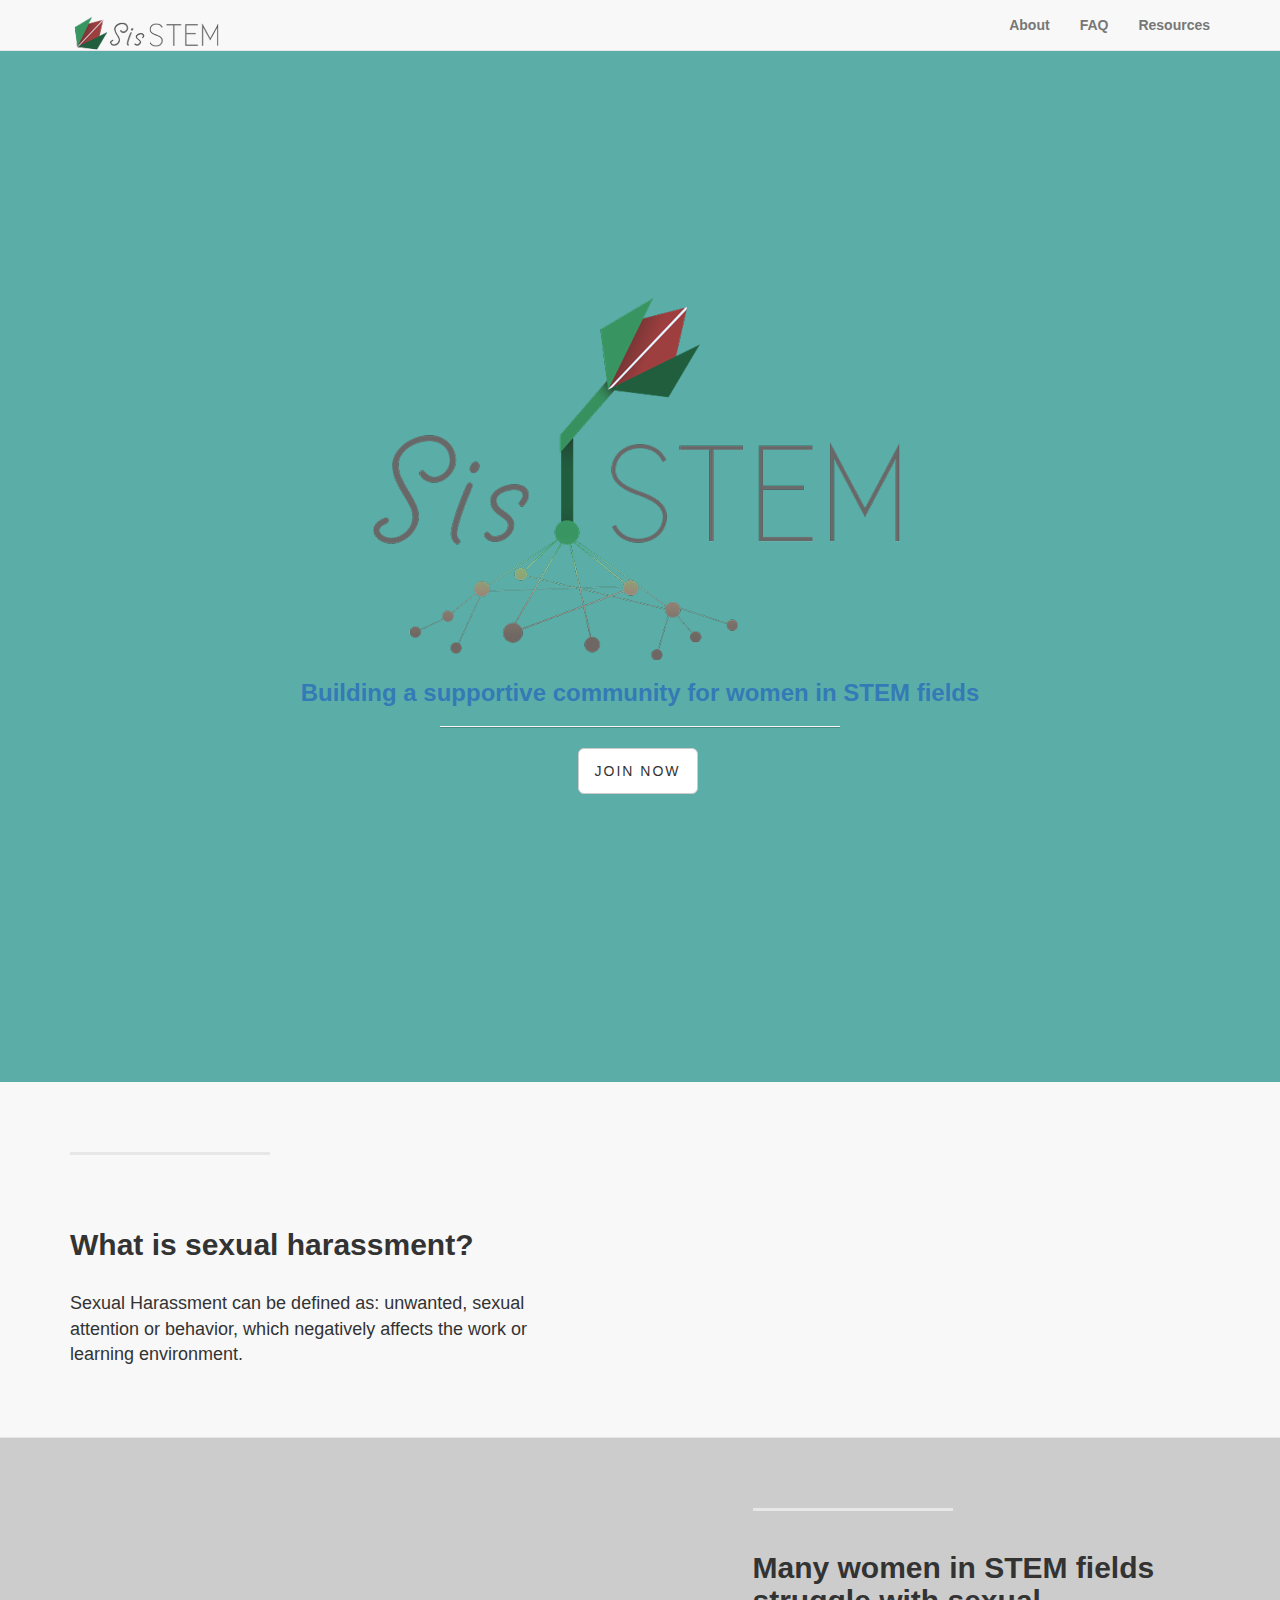
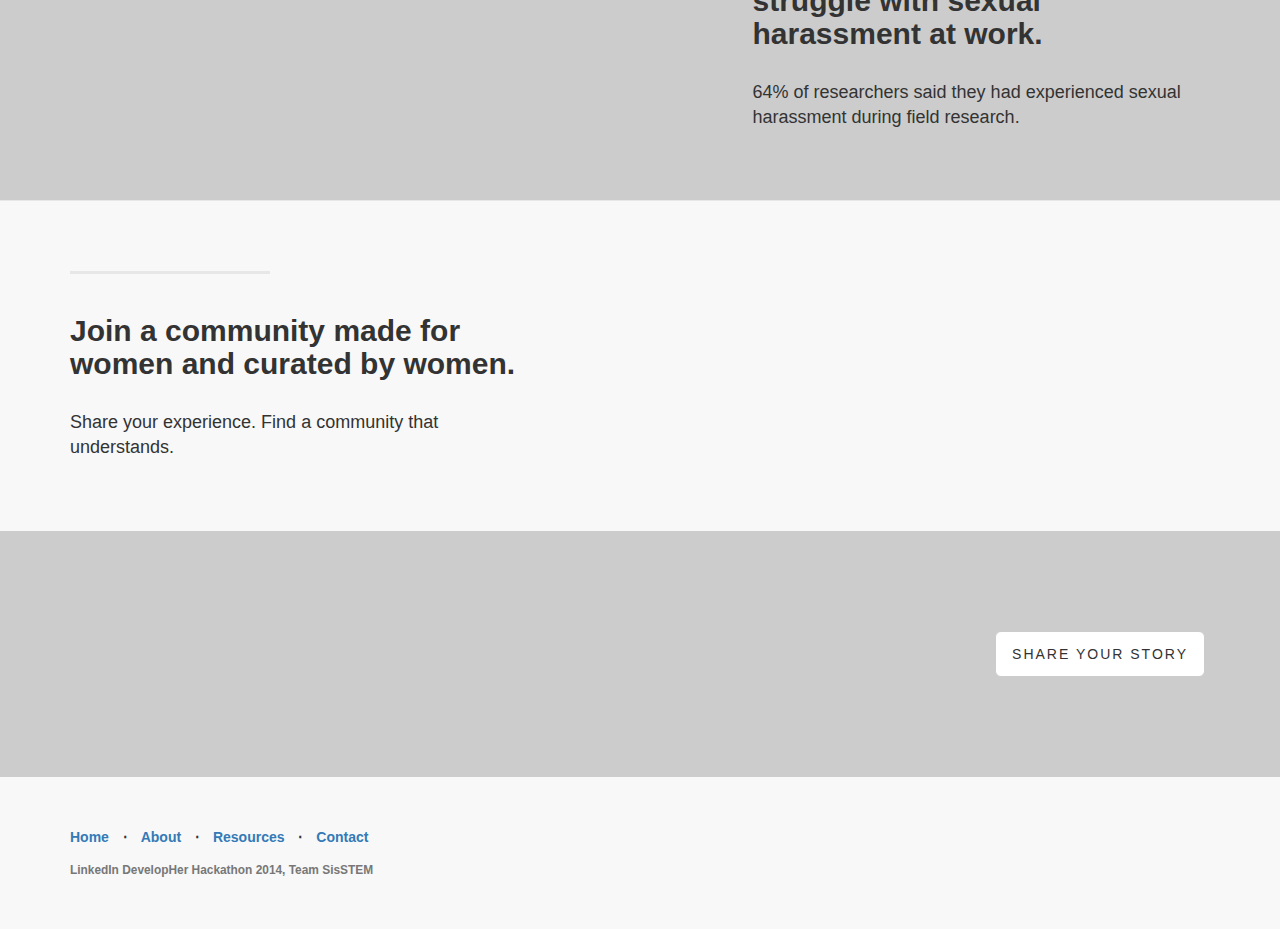
==== index.html @ 684c72ba "fannys changes" ====
<!DOCTYPE html>
<!-- saved from url=(0042)file:///Users/fannychow/SisSTEM/index.html -->
<html lang="en"><head><meta http-equiv="Content-Type" content="text/html; charset=UTF-8">

    <meta charset="utf-8">
    <meta http-equiv="X-UA-Compatible" content="IE=edge">
    <meta name="viewport" content="width=device-width, initial-scale=1">
    <meta name="description" content="">
    <meta name="author" content="">

    <title>Landing Page - Start Bootstrap Theme</title>

    <!-- Bootstrap Core CSS -->
    <link href="./css/dist/css/bootstrap.min.css" rel="stylesheet">
    <link href="./css/mycss.css" rel="stylesheet">
    <!-- Custom CSS -->
    <link href="./css/landing-page.css" rel="stylesheet">

    <!-- Custom Fonts -->
    <link href="./Landing Page - Start Bootstrap Theme_files/font-awesome.min.css" rel="stylesheet" type="text/css">
    <link href="./Landing Page - Start Bootstrap Theme_files/css" rel="stylesheet" type="text/css">

    <!-- HTML5 Shim and Respond.js IE8 support of HTML5 elements and media queries -->
    <!-- WARNING: Respond.js doesn't work if you view the page via file:// -->
    <!--[if lt IE 9]>
        <script src="https://oss.maxcdn.com/libs/html5shiv/3.7.0/html5shiv.js"></script>
        <script src="https://oss.maxcdn.com/libs/respond.js/1.4.2/respond.min.js"></script>
    <![endif]-->

</head>

<body>

    <!-- Navigation -->
    <nav class="navbar navbar-default navbar-fixed-top" role="navigation">
        <div class="container">
            <!-- Brand and toggle get grouped for better mobile display -->
            <div class="navbar-header">
                <button type="button" class="navbar-toggle" data-toggle="collapse" data-target="#bs-example-navbar-collapse-1">
                    <span class="sr-only">Toggle navigation</span>
                    <span class="icon-bar"></span>
                    <span class="icon-bar"></span>
                    <span class="icon-bar"></span>
                </button>
                <a class="navbar-brand" href="./submit.html#"><img src="images/logo-text.png" /></a>
            </div>
            <!-- Collect the nav links, forms, and other content for toggling -->
            <div class="collapse navbar-collapse" id="bs-example-navbar-collapse-1">
                <ul class="nav navbar-nav navbar-right">
                    <li>
                        <a href="./index.html#content-a">About</a>
                    </li>
                    <li>
                        <a href="./index.html#content-b">FAQ</a>
                    </li>
                    <li>
                        <a href="./index.html#content-c">Resources
                    </li>
                </ul>
            </div>
            <!-- /.navbar-collapse -->
        </div>
        <!-- /.container -->
    </nav>

    <!-- Header -->
    <div class="intro-header">

        <div class="container">

            <div class="row">
                <div class="col-lg-12">
                    <div class="intro-message">
                        <h1><img src="images/logo.png" /></h1>
                        <h3>Building a supportive community for women in STEM fields</h3>
                        <hr class="intro-divider">
                        <ul class="list-inline intro-social-buttons">
                            <li>
                                <a href="https://twitter.com/SBootstrap" class="btn btn-default btn-lg"><i class="fa fa-twitter fa-fw"></i> <span class="network-name">Join now</span></a>
                            </li>
                            <!-- focus: 1 call to action button; deleting FAQ button
                            <li>
                                <a href="https://github.com/IronSummitMedia/startbootstrap" class="btn btn-default btn-lg"><i class="fa fa-github fa-fw"></i> <span class="network-name">FAQ</span></a>
                            </li> -->
                            <!-- focus: 1 call to action button; deleting Resources button
                            <li>
                                <a href="./index.html#" class="btn btn-default btn-lg"><i class="fa fa-linkedin fa-fw"></i> <span class="network-name">Resources</span></a>
                            </li> -->
                        </ul>
                    </div>
                </div>
            </div>

        </div>
        <!-- /.container -->

    </div>
    <!-- /.intro-header -->

    <!-- Page Content -->

    <div class="content-section-a" id="content-a">

        <div class="container">

            <div class="row">
                <div class="col-lg-5 col-sm-6">
                    <hr class="section-heading-spacer">
                    <div class="clearfix"></div>
                    <h2 class="section-heading"><br>What is sexual harassment?</h2>
                    <p class="lead">Sexual Harassment can be defined as: unwanted, sexual attention or behavior, which negatively affects the work or learning environment. </p>
                </div>
                <div class="col-lg-5 col-lg-offset-2 col-sm-6">
                    <img class="img-responsive" src="./Landing Page - Start Bootstrap Theme_files/ipad.png" alt="">
                </div>
            </div>

        </div>
        <!-- /.container -->

    </div>
    <!-- /.content-section-a -->

    <div class="content-section-b" id="content-b">

        <div class="container">

            <div class="row">
                <div class="col-lg-5 col-lg-offset-1 col-sm-push-6  col-sm-6">
                    <hr class="section-heading-spacer">
                    <div class="clearfix"></div>
                    <h2 class="section-heading">Many women in STEM fields struggle with sexual harassment at work.   <br></h2>
                    <p class="lead">64% of researchers said they had experienced sexual harassment during field research. </p>
                </div>
                <div class="col-lg-5 col-sm-pull-6  col-sm-6">
                    <img class="img-responsive" src="./Landing Page - Start Bootstrap Theme_files/dog.png" alt="">
                </div>
            </div>

        </div>
        <!-- /.container -->

    </div>
    <!-- /.content-section-b -->

    <div class="content-section-c" ,="" id="content-c">

        <div class="container">

            <div class="row">
                <div class="col-lg-5 col-sm-6">
                    <hr class="section-heading-spacer">
                    <div class="clearfix"></div>
                    <h2 class="section-heading">Join a community made for women and curated by women.<br></h2>
                    <p class="lead">Share your experience. Find a community that understands.</p>
                </div>
                <div class="col-lg-5 col-lg-offset-2 col-sm-6">
                    <img class="img-responsive" src="./Landing Page - Start Bootstrap Theme_files/phones.png" alt="">
                </div>
            </div>

        </div>
        <!-- /.container -->

    </div>
    <!-- /.content-section-a -->

    <div class="banner">

        <div class="container">

            <div class="row">
                <div class="col-lg-6">
                    <!--focus on 1 call to action button
                    <h2>Join the community</h2> -->
                </div>
                <div class="col-lg-6">
                    <ul class="list-inline banner-social-buttons">
                     
                        <li>
                            <a href="https://twitter.com/SBootstrap" class="btn btn-default btn-lg"><i class="fa fa-twitter fa-fw"></i> <span class="network-name">Share your story</span></a>
                        </li> 
                        <!-- delete extra buttons; focus on call to action button
                        <li>
                            <a href="https://github.com/IronSummitMedia/startbootstrap" class="btn btn-default btn-lg"><i class="fa fa-github fa-fw"></i> <span class="network-name">FAQ</span></a>
                        </li>
                    -->
                       <!--< don't need extra buttons; focus on call to action button
                        <li>
                            <a href="./index.html#" class="btn btn-default btn-lg"><i class="fa fa-linkedin fa-fw"></i> <span class="network-name">Resources</span></a>
                        </li>
                        -->
                    </ul>
                </div>
            </div>

        </div>
        <!-- /.container -->

    </div>
    <!-- /.banner -->

    <!-- Footer -->
    <footer>
        <div class="container">
            <div class="row">
                <div class="col-lg-12">
                    <ul class="list-inline">
                        <li>
                            <a href="./index.html#home">Home</a>
                        </li>
                        <li class="footer-menu-divider">⋅</li>
                        <li>
                            <a href="./index.html#about">About</a>
                        </li>
                        <li class="footer-menu-divider">⋅</li>
                        <li>
                            <a href="./index.html#services">Resources</a>
                        </li>
                        <li class="footer-menu-divider">⋅</li>
                        <li>
                            <a href="./index.html#contact">Contact</a>
                        </li>
                    </ul>
                    <p class="copyright text-muted small">LinkedIn DevelopHer Hackathon 2014, Team SisSTEM</p>
                </div>
            </div>
        </div>
    </footer>

    <!-- jQuery -->

    <script src="./Landing Page - Start Bootstrap Theme_files/jquery.min.js"></script>


    <!-- Bootstrap Core JavaScript -->
    <script src="./Landing Page - Start Bootstrap Theme_files/bootstrap.min.js"></script>



</body></html>
---- css/mycss.css ----
.img-center{
	margin-left: 45%;	
}

body {
   /*background-image: url("http://i.imgur.com/cwLnRHt.png");*/
    background-color: #cccccc;
    background-repeat: no-repeat;
    background-size: 100%;

}
---- css/landing-page.css ----
/*!
 * Start Bootstrap - Landing Page Bootstrap Theme (http://startbootstrap.com)
 * Code licensed under the Apache License v2.0.
 * For details, see http://www.apache.org/licenses/LICENSE-2.0.
 */

body,
html {
    width: 100%;
    height: 100%;
}

body,
h1,
h2,
h3,
h4,
h5,
h6 {
    font-family: "Lato","Helvetica Neue",Helvetica,Arial,sans-serif;
    font-weight: 700;
}

.lead {
    font-size: 18px;
    font-weight: 400;
}

.intro-header {
    padding-top: 50px; /* If you're making other pages, make sure there is 50px of padding to make sure the navbar doesn't overlap content! */
    padding-bottom: 50px;
    text-align: center;
    color: #f8f8f8;
	background-color:#5baea8;
    /*background: url(../img/intro-bg.jpg) no-repeat center center;
    background-size: cover;*/
}

#nav-logo{
	padding-top:-20px;
}

.intro-message {
    position: relative;
    padding-top: 20%;
    padding-bottom: 20%;
}

.intro-message > h1 {
    margin: 0;
    text-shadow: 2px 2px 3px rgba(0,0,0,0.6);
    font-size: 5em;
}

.intro-divider {
    width: 400px;
    border-top: 1px solid #f8f8f8;
    border-bottom: 1px solid rgba(0,0,0,0.2);
}

.intro-message > h3 {
    text-shadow: 2px 2px 3px rgba(0,0,0,0.6);
}

@media(max-width:767px) {
    .intro-message {
        padding-bottom: 15%;
    }

    .intro-message > h1 {
        font-size: 3em;
    }

    ul.intro-social-buttons > li {
        display: block;
        </**testing size of button**/>
        margin-bottom: 30px;
        padding: 0;
    }

    ul.intro-social-buttons > li:last-child {
        margin-bottom: 0;
        width: 800px; height : 60px;
    }

    .intro-divider {
        width: 100%;
    }
}

.network-name {
    text-transform: uppercase;
    font-size: 14px;
    font-weight: 400;
    letter-spacing: 2px;
    position: relative;
}

.content-section-a {
    padding: 50px 0;
    background-color: #f8f8f8;
}

.content-section-b {
    padding: 50px 0;
    border-top: 1px solid #e7e7e7;
    border-bottom: 1px solid #e7e7e7;
}
.content-section-c {
    padding: 50px 0;
    background-color: #f8f8f8;
}
.content-section-d {
    padding: 50px 0;
    border-top: 1px solid #e7e7e7;
    border-bottom: 1px solid #e7e7e7;
}
.content-section-e {
    padding: 50px 0;
    background-color: #f8f8f8;
}

.section-heading {
    margin-bottom: 30px;
}

.section-heading-spacer {
    float: left;
    width: 200px;
    border-top: 3px solid #e7e7e7;
}

.banner {
    padding: 100px 0;
    color: #f8f8f8;
    background: url(../img/banner-bg.jpg) no-repeat center center;
    background-size: cover;
}

.banner h2 {
    margin: 0;
    text-shadow: 2px 2px 3px rgba(0,0,0,0.6);
    font-size: 3em;
}

.banner ul {
    margin-bottom: 0;
}

.banner-social-buttons {
    float: right;
    margin-top: 0;
}

@media(max-width:1199px) {
    ul.banner-social-buttons {
        float: left;
        margin-top: 15px;
    }
}

@media(max-width:767px) {
    .banner h2 {
        margin: 0;
        text-shadow: 2px 2px 3px rgba(0,0,0,0.6);
        font-size: 3em;
    }

    ul.banner-social-buttons > li {
        display: block;
        margin-bottom: 20px;
        padding: 0;
    }

    ul.banner-social-buttons > li:last-child {
        margin-bottom: 0;
    }
}

footer {
    padding: 50px 0;
    background-color: #f8f8f8;
}

p.copyright {
    margin: 15px 0 0;
}
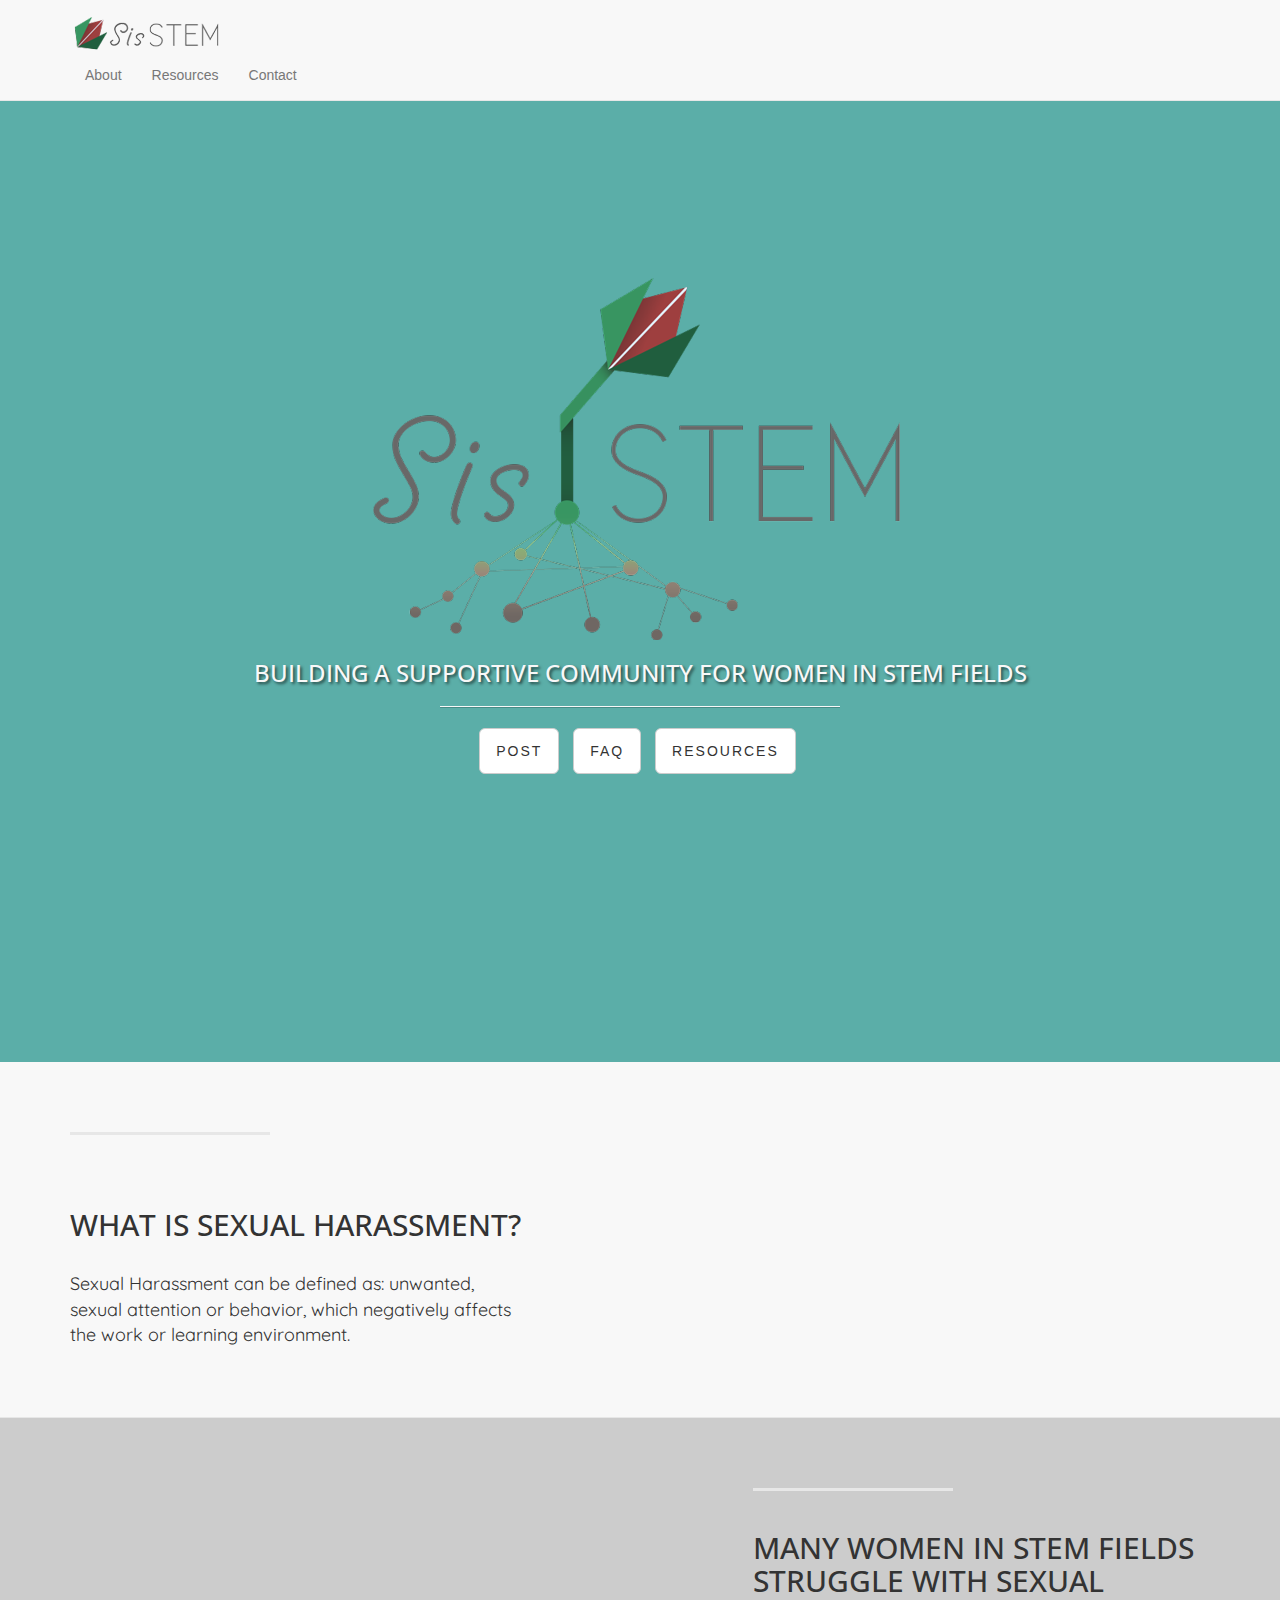
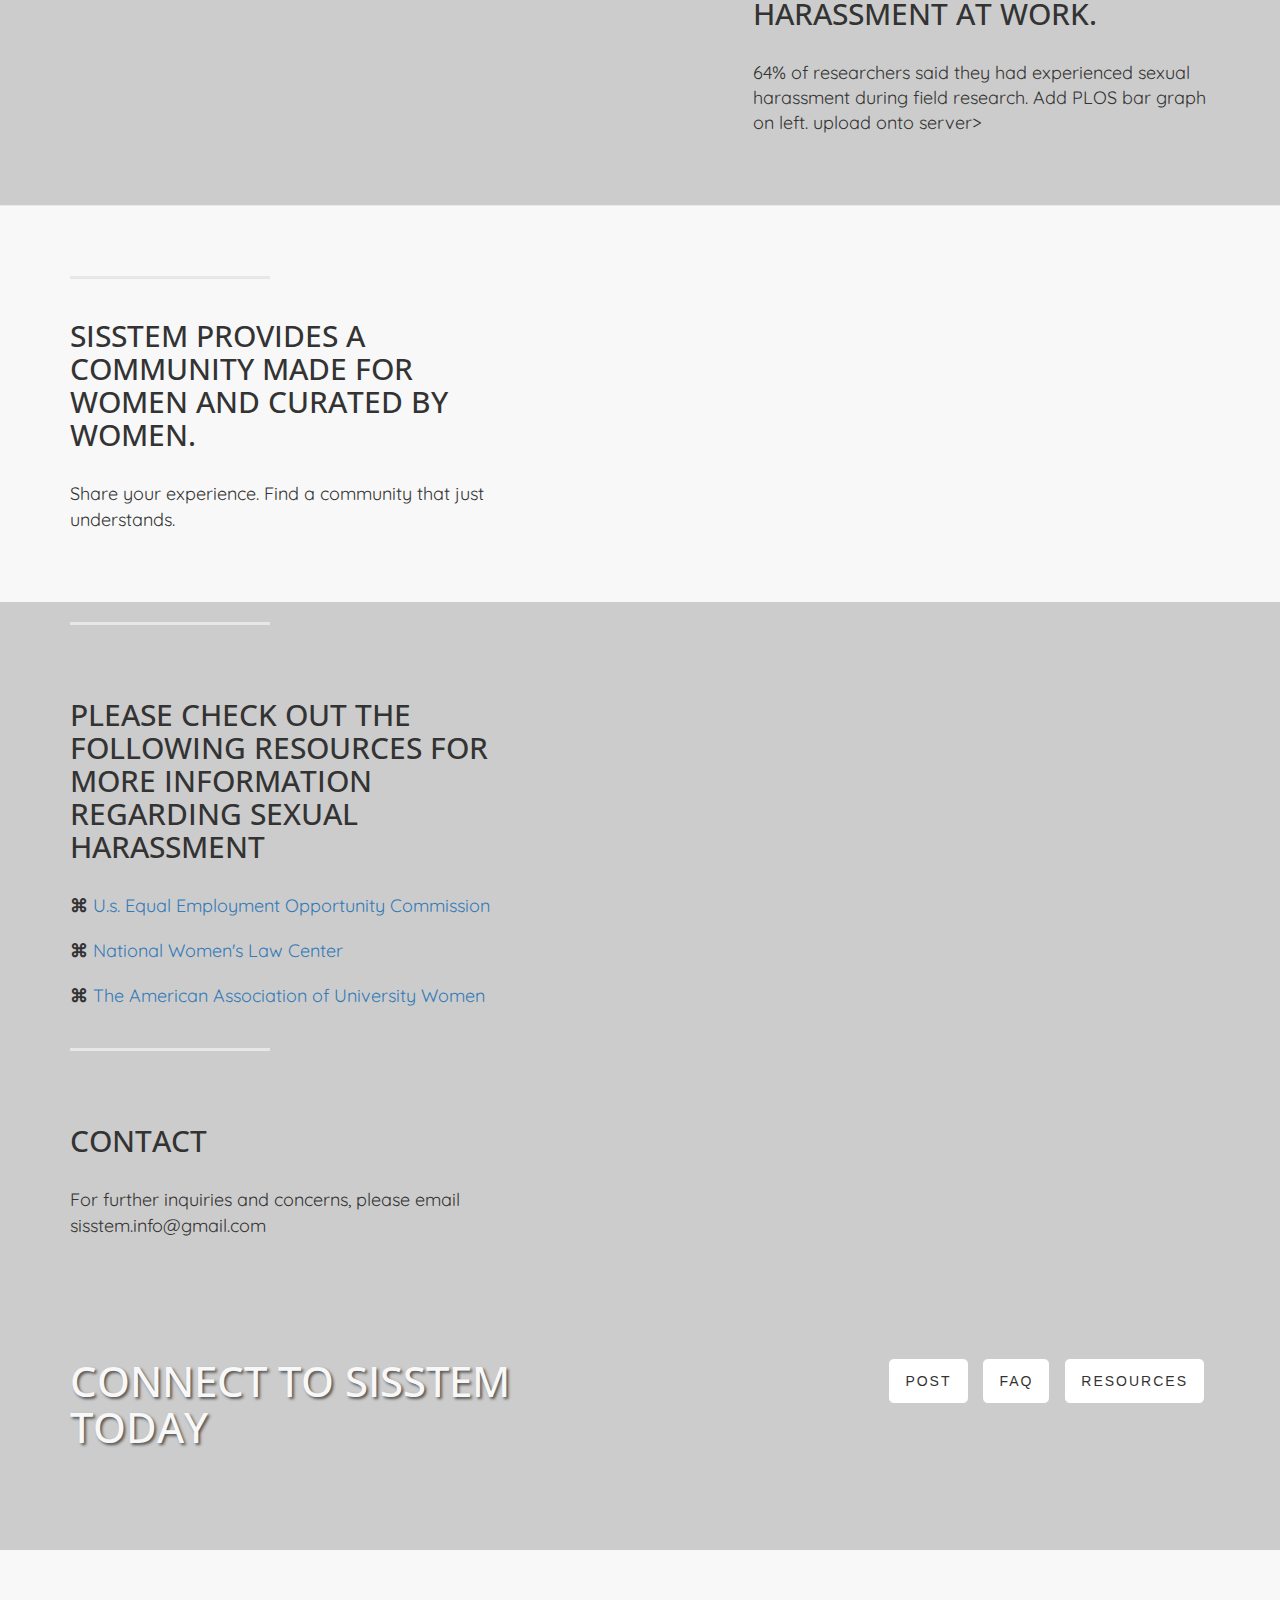
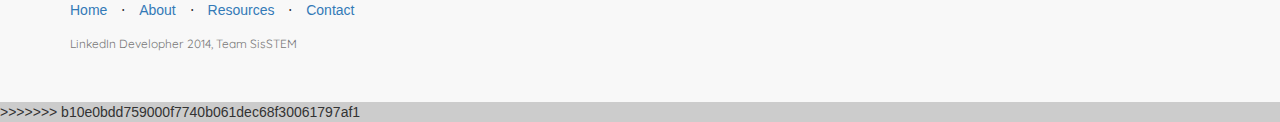
==== commit a8dccf2f: "Update to submit.html appearance and fonts" ====
--- a/index.html
+++ b/index.html
@@ -1,241 +1,284 @@
-<!DOCTYPE html>
-<!-- saved from url=(0042)file:///Users/fannychow/SisSTEM/index.html -->
-<html lang="en"><head><meta http-equiv="Content-Type" content="text/html; charset=UTF-8">
-
-    <meta charset="utf-8">
-    <meta http-equiv="X-UA-Compatible" content="IE=edge">
-    <meta name="viewport" content="width=device-width, initial-scale=1">
-    <meta name="description" content="">
-    <meta name="author" content="">
-
-    <title>Landing Page - Start Bootstrap Theme</title>
-
-    <!-- Bootstrap Core CSS -->
-    <link href="./css/dist/css/bootstrap.min.css" rel="stylesheet">
-    <link href="./css/mycss.css" rel="stylesheet">
-    <!-- Custom CSS -->
-    <link href="./css/landing-page.css" rel="stylesheet">
-
-    <!-- Custom Fonts -->
-    <link href="./Landing Page - Start Bootstrap Theme_files/font-awesome.min.css" rel="stylesheet" type="text/css">
-    <link href="./Landing Page - Start Bootstrap Theme_files/css" rel="stylesheet" type="text/css">
-
-    <!-- HTML5 Shim and Respond.js IE8 support of HTML5 elements and media queries -->
-    <!-- WARNING: Respond.js doesn't work if you view the page via file:// -->
-    <!--[if lt IE 9]>
-        <script src="https://oss.maxcdn.com/libs/html5shiv/3.7.0/html5shiv.js"></script>
-        <script src="https://oss.maxcdn.com/libs/respond.js/1.4.2/respond.min.js"></script>
-    <![endif]-->
-
-</head>
-
-<body>
-
-    <!-- Navigation -->
-    <nav class="navbar navbar-default navbar-fixed-top" role="navigation">
-        <div class="container">
-            <!-- Brand and toggle get grouped for better mobile display -->
-            <div class="navbar-header">
-                <button type="button" class="navbar-toggle" data-toggle="collapse" data-target="#bs-example-navbar-collapse-1">
-                    <span class="sr-only">Toggle navigation</span>
-                    <span class="icon-bar"></span>
-                    <span class="icon-bar"></span>
-                    <span class="icon-bar"></span>
-                </button>
-                <a class="navbar-brand" href="./submit.html#"><img src="images/logo-text.png" /></a>
-            </div>
-            <!-- Collect the nav links, forms, and other content for toggling -->
-            <div class="collapse navbar-collapse" id="bs-example-navbar-collapse-1">
-                <ul class="nav navbar-nav navbar-right">
-                    <li>
-                        <a href="./index.html#content-a">About</a>
-                    </li>
-                    <li>
-                        <a href="./index.html#content-b">FAQ</a>
-                    </li>
-                    <li>
-                        <a href="./index.html#content-c">Resources
-                    </li>
-                </ul>
-            </div>
-            <!-- /.navbar-collapse -->
-        </div>
-        <!-- /.container -->
-    </nav>
-
-    <!-- Header -->
-    <div class="intro-header">
-
-        <div class="container">
-
-            <div class="row">
-                <div class="col-lg-12">
-                    <div class="intro-message">
-                        <h1><img src="images/logo.png" /></h1>
-                        <h3>Building a supportive community for women in STEM fields</h3>
-                        <hr class="intro-divider">
-                        <ul class="list-inline intro-social-buttons">
-                            <li>
-                                <a href="https://twitter.com/SBootstrap" class="btn btn-default btn-lg"><i class="fa fa-twitter fa-fw"></i> <span class="network-name">Join now</span></a>
-                            </li>
-                            <!-- focus: 1 call to action button; deleting FAQ button
-                            <li>
-                                <a href="https://github.com/IronSummitMedia/startbootstrap" class="btn btn-default btn-lg"><i class="fa fa-github fa-fw"></i> <span class="network-name">FAQ</span></a>
-                            </li> -->
-                            <!-- focus: 1 call to action button; deleting Resources button
-                            <li>
-                                <a href="./index.html#" class="btn btn-default btn-lg"><i class="fa fa-linkedin fa-fw"></i> <span class="network-name">Resources</span></a>
-                            </li> -->
-                        </ul>
-                    </div>
-                </div>
-            </div>
-
-        </div>
-        <!-- /.container -->
-
-    </div>
-    <!-- /.intro-header -->
-
-    <!-- Page Content -->
-
-    <div class="content-section-a" id="content-a">
-
-        <div class="container">
-
-            <div class="row">
-                <div class="col-lg-5 col-sm-6">
-                    <hr class="section-heading-spacer">
-                    <div class="clearfix"></div>
-                    <h2 class="section-heading"><br>What is sexual harassment?</h2>
-                    <p class="lead">Sexual Harassment can be defined as: unwanted, sexual attention or behavior, which negatively affects the work or learning environment. </p>
-                </div>
-                <div class="col-lg-5 col-lg-offset-2 col-sm-6">
-                    <img class="img-responsive" src="./Landing Page - Start Bootstrap Theme_files/ipad.png" alt="">
-                </div>
-            </div>
-
-        </div>
-        <!-- /.container -->
-
-    </div>
-    <!-- /.content-section-a -->
-
-    <div class="content-section-b" id="content-b">
-
-        <div class="container">
-
-            <div class="row">
-                <div class="col-lg-5 col-lg-offset-1 col-sm-push-6  col-sm-6">
-                    <hr class="section-heading-spacer">
-                    <div class="clearfix"></div>
-                    <h2 class="section-heading">Many women in STEM fields struggle with sexual harassment at work.   <br></h2>
-                    <p class="lead">64% of researchers said they had experienced sexual harassment during field research. </p>
-                </div>
-                <div class="col-lg-5 col-sm-pull-6  col-sm-6">
-                    <img class="img-responsive" src="./Landing Page - Start Bootstrap Theme_files/dog.png" alt="">
-                </div>
-            </div>
-
-        </div>
-        <!-- /.container -->
-
-    </div>
-    <!-- /.content-section-b -->
-
-    <div class="content-section-c" ,="" id="content-c">
-
-        <div class="container">
-
-            <div class="row">
-                <div class="col-lg-5 col-sm-6">
-                    <hr class="section-heading-spacer">
-                    <div class="clearfix"></div>
-                    <h2 class="section-heading">Join a community made for women and curated by women.<br></h2>
-                    <p class="lead">Share your experience. Find a community that understands.</p>
-                </div>
-                <div class="col-lg-5 col-lg-offset-2 col-sm-6">
-                    <img class="img-responsive" src="./Landing Page - Start Bootstrap Theme_files/phones.png" alt="">
-                </div>
-            </div>
-
-        </div>
-        <!-- /.container -->
-
-    </div>
-    <!-- /.content-section-a -->
-
-    <div class="banner">
-
-        <div class="container">
-
-            <div class="row">
-                <div class="col-lg-6">
-                    <!--focus on 1 call to action button
-                    <h2>Join the community</h2> -->
-                </div>
-                <div class="col-lg-6">
-                    <ul class="list-inline banner-social-buttons">
-                     
-                        <li>
-                            <a href="https://twitter.com/SBootstrap" class="btn btn-default btn-lg"><i class="fa fa-twitter fa-fw"></i> <span class="network-name">Share your story</span></a>
-                        </li> 
-                        <!-- delete extra buttons; focus on call to action button
-                        <li>
-                            <a href="https://github.com/IronSummitMedia/startbootstrap" class="btn btn-default btn-lg"><i class="fa fa-github fa-fw"></i> <span class="network-name">FAQ</span></a>
-                        </li>
-                    -->
-                       <!--< don't need extra buttons; focus on call to action button
-                        <li>
-                            <a href="./index.html#" class="btn btn-default btn-lg"><i class="fa fa-linkedin fa-fw"></i> <span class="network-name">Resources</span></a>
-                        </li>
-                        -->
-                    </ul>
-                </div>
-            </div>
-
-        </div>
-        <!-- /.container -->
-
-    </div>
-    <!-- /.banner -->
-
-    <!-- Footer -->
-    <footer>
-        <div class="container">
-            <div class="row">
-                <div class="col-lg-12">
-                    <ul class="list-inline">
-                        <li>
-                            <a href="./index.html#home">Home</a>
-                        </li>
-                        <li class="footer-menu-divider">⋅</li>
-                        <li>
-                            <a href="./index.html#about">About</a>
-                        </li>
-                        <li class="footer-menu-divider">⋅</li>
-                        <li>
-                            <a href="./index.html#services">Resources</a>
-                        </li>
-                        <li class="footer-menu-divider">⋅</li>
-                        <li>
-                            <a href="./index.html#contact">Contact</a>
-                        </li>
-                    </ul>
-                    <p class="copyright text-muted small">LinkedIn DevelopHer Hackathon 2014, Team SisSTEM</p>
-                </div>
-            </div>
-        </div>
-    </footer>
-
-    <!-- jQuery -->
-
-    <script src="./Landing Page - Start Bootstrap Theme_files/jquery.min.js"></script>
-
-
-    <!-- Bootstrap Core JavaScript -->
-    <script src="./Landing Page - Start Bootstrap Theme_files/bootstrap.min.js"></script>
-
-
-
-</body></html>+<!DOCTYPE html>
+
+
+<!-- saved from url=(0042)file:///Users/fannychow/SisSTEM/index.html -->
+<html lang="en"><head><meta http-equiv="Content-Type" content="text/html; charset=UTF-8">
+
+    <meta charset="utf-8">
+    <meta http-equiv="X-UA-Compatible" content="IE=edge">
+    <meta name="viewport" content="width=device-width, initial-scale=1">
+    <meta name="description" content="">
+    <meta name="author" content="">
+
+    <title>Landing Page - Start Bootstrap Theme</title>
+
+    <!-- Bootstrap Core CSS -->
+    <link href="./css/dist/css/bootstrap.min.css" rel="stylesheet">
+    <link href="./css/mycss.css" rel="stylesheet">
+    <!-- Custom CSS -->
+    <link href="./css/landing-page.css" rel="stylesheet">
+
+    <!-- Custom Fonts -->
+    <link href="./Landing Page - Start Bootstrap Theme_files/font-awesome.min.css" rel="stylesheet" type="text/css">
+    <link href="./Landing Page - Start Bootstrap Theme_files/css" rel="stylesheet" type="text/css">
+	<link href='http://fonts.googleapis.com/css?family=Quicksand:300,400,700|Open+Sans+Condensed:300,300italic,700' rel='stylesheet' type='text/css' />
+
+    <!-- HTML5 Shim and Respond.js IE8 support of HTML5 elements and media queries -->
+    <!-- WARNING: Respond.js doesn't work if you view the page via file:// -->
+    <!--[if lt IE 9]>
+        <script src="https://oss.maxcdn.com/libs/html5shiv/3.7.0/html5shiv.js"></script>
+        <script src="https://oss.maxcdn.com/libs/respond.js/1.4.2/respond.min.js"></script>
+    <![endif]-->
+
+</head>
+
+<body>
+
+    <!-- Navigation -->
+    <nav class="navbar navbar-default navbar-fixed-top" role="navigation">
+        <div class="container">
+            <!-- Brand and toggle get grouped for better mobile display -->
+            <div class="navbar-header">
+                <button type="button" class="navbar-toggle" data-toggle="collapse" data-target="#bs-example-navbar-collapse-1">
+                    <span class="sr-only">Toggle navigation</span>
+                    <span class="icon-bar"></span>
+                    <span class="icon-bar"></span>
+                    <span class="icon-bar"></span>
+                </button>
+                <a class="navbar-brand" href="./submit.html#"><img src="images/logo-text.png" /></a>
+            </ div>
+            <!-- Collect the nav links, forms, and other content for toggling -->
+            <div class="collapse navbar-collapse" id="bs-example-navbar-collapse-1">
+                <ul class="nav navbar-nav navbar-right">
+                    <li>
+                        <a href="./index.html#content-c">About</a>
+                    </li>
+                    <li>
+                        <a href="./index.html#content-d">Resources</a>
+                    </li>
+                    <li>
+                        <a href="./index.html#content-e">Contact</a>
+                    </li>
+                </ul>
+            </div>
+            <!-- /.navbar-collapse -->
+        </div>
+        <!-- /.container -->
+    </nav>
+
+    <!-- Header -->
+    <div class="intro-header">
+
+        <div class="container">
+
+            <div class="row">
+                <div class="col-lg-12">
+                    <div class="intro-message">
+                        <h1><img src="images/logo.png" /></h1>
+                        <h3>Building a supportive community for women in STEM fields</h3>
+                        <hr class="intro-divider">
+                        <ul class="list-inline intro-social-buttons">
+                            <li>
+                                <a href="DwnjTNuvVt/index.html" class="btn btn-default btn-lg"><i class="fa fa-twitter fa-fw"></i> <span class="network-name">Post</span></a>
+                            </li>
+                            <li>
+                                <a href="https://github.com/IronSummitMedia/startbootstrap" class="btn btn-default btn-lg"><i class="fa fa-github fa-fw"></i> <span class="network-name">FAQ</span></a>
+                            </li>
+                            <li>
+                                <a href="./index.html#" class="btn btn-default btn-lg"><i class="fa fa-linkedin fa-fw"></i> <span class="network-name">Resources</span></a>
+                            </li>
+                        </ul>
+                    </div>
+                </div>
+            </div>
+
+        </div>
+        <!-- /.container -->
+
+    </div>
+    <!-- /.intro-header -->
+
+    <!-- Page Content -->
+
+    <div class="content-section-a" id="content-a">
+
+        <div class="container">
+
+            <div class="row">
+                <div class="col-lg-5 col-sm-6">
+                    <hr class="section-heading-spacer">
+                    <div class="clearfix"></div>
+                    <h2 class="section-heading"><br>What is sexual harassment?</h2>
+                    <p class="lead">Sexual Harassment can be defined as: unwanted, sexual attention or behavior, which negatively affects the work or learning environment. </p>
+                </div>
+                <div class="col-lg-5 col-lg-offset-2 col-sm-6">
+                    <img class="img-responsive" src="./Landing Page - Start Bootstrap Theme_files/ipad.png" alt="">
+                </div>
+            </div>
+
+        </div>
+        <!-- /.container -->
+
+    </div>
+    <!-- /.content-section-a -->
+
+    <div class="content-section-b" id="content-b">
+
+        <div class="container">
+
+            <div class="row">
+                <div class="col-lg-5 col-lg-offset-1 col-sm-push-6  col-sm-6">
+                    <hr class="section-heading-spacer">
+                    <div class="clearfix"></div>
+                    <h2 class="section-heading">Many women in STEM fields struggle with sexual harassment at work.   <br></h2>
+                    <p class="lead">64% of researchers said they had experienced sexual harassment during field research. Add PLOS bar graph on left. upload onto server&gt; </p>
+                </div>
+                <div class="col-lg-5 col-sm-pull-6  col-sm-6">
+                    <img class="img-responsive" src="./Landing Page - Start Bootstrap Theme_files/dog.png" alt="">
+                </div>
+            </div>
+
+        </div>
+        <!-- /.container -->
+
+    </div>
+    <!-- /.content-section-b -->
+
+    <div class="content-section-c" ,="" id="content-c">
+
+        <div class="container">
+
+            <div class="row">
+                <div class="col-lg-5 col-sm-6">
+                    <hr class="section-heading-spacer">
+                    <div class="clearfix"></div>
+                    <h2 class="section-heading">SisSTEM provides a community made for women and curated by women.<br></h2>
+                    <p class="lead">Share your experience. Find a community that just understands.</p>
+                </div>
+                <div class="col-lg-5 col-lg-offset-2 col-sm-6">
+                    <img class="img-responsive" src="./Landing Page - Start Bootstrap Theme_files/phones.png" alt="">
+                </div>
+            </div>
+
+        </div>
+        <!-- /.container -->
+
+    </div>
+    <!-- /.content-section-c ABOUT -->
+
+
+     <div class="content-section-d" id="content-d">
+
+        <div class="container">
+
+            <div class="row">
+                <div class="col-lg-5 col-sm-6">
+                    <hr class="section-heading-spacer">
+                    <div class="clearfix"></div>
+                    <h2 class="section-heading"><br>Please check out the following resources for more information regarding sexual harassment</h2>
+                    <p class="lead"><b> &#8984 </b> <a href="http://www.eeoc.gov/laws/types/sexual_harassment.cfm">U.s. Equal Employment Opportunity Commission</a></p>
+                    <p class="lead"><b> &#8984 </b><a href="http://www.nwlc.org/our-issues/employment/sexual-harassment-in-the-workplace">National Women's Law Center</a></p>
+                    <p class="lead"><b> &#8984 </b><a href="http://www.aauw.org/what-we-do/legal-resources/know-your-rights-at-work/workplace-sexual-harassment/">The American Association of University Women</a></p>
+                </div>
+                <div class="col-lg-5 col-lg-offset-2 col-sm-6">
+                    <img class="img-responsive" src="./Landing Page - Start Bootstrap Theme_files/ipad.png" alt="">
+                </div>
+            </div>
+
+        </div>
+        <!-- /.container -->
+
+    </div>
+    <!-- /.content-section-d RESOURCES-->
+
+     <div class="content-section-e" id="content-e">
+
+        <div class="container">
+
+            <div class="row">
+                <div class="col-lg-5 col-sm-6">
+                    <hr class="section-heading-spacer">
+                    <div class="clearfix"></div>
+                    <h2 class="section-heading"><br>Contact</h2>
+                    <p class="lead">For further inquiries and concerns, please email sisstem.info@gmail.com </p>
+                </div>
+                <div class="col-lg-5 col-lg-offset-2 col-sm-6">
+                    <img class="img-responsive" src="./Landing Page - Start Bootstrap Theme_files/ipad.png" alt="">
+                </div>
+            </div>
+
+        </div>
+        <!-- /.container -->
+
+    </div>
+    <!-- /.content-section-e CONTACT-->
+
+    <div class="banner">
+
+        <div class="container">
+
+            <div class="row">
+                <div class="col-lg-6">
+                    <h2>Connect to SisSTEM today</h2>
+                </div>
+                <div class="col-lg-6">
+                    <ul class="list-inline banner-social-buttons">
+                        <li>
+                            <a href="https://twitter.com/SBootstrap" class="btn btn-default btn-lg"><i class="fa fa-twitter fa-fw"></i> <span class="network-name">post</span></a>
+                        </li>
+                        <li>
+                            <a href="https://github.com/IronSummitMedia/startbootstrap" class="btn btn-default btn-lg"><i class="fa fa-github fa-fw"></i> <span class="network-name">FAQ</span></a>
+                        </li>
+                        <li>
+                            <a href="./index.html#" class="btn btn-default btn-lg"><i class="fa fa-linkedin fa-fw"></i> <span class="network-name">Resources</span></a>
+                        </li>
+                    </ul>
+                </div>
+            </div>
+
+        </div>
+        <!-- /.container -->
+
+    </div>
+    <!-- /.banner -->
+
+    <!-- Footer -->
+    <footer>
+        <div class="container">
+            <div class="row">
+                <div class="col-lg-12">
+                    <ul class="list-inline">
+                        <li>
+                            <a href="./index.html#home">Home</a>
+                        </li>
+                        <li class="footer-menu-divider">⋅</li>
+                        <li>
+                            <a href="./index.html#about">About</a>
+                        </li>
+                        <li class="footer-menu-divider">⋅</li>
+                        <li>
+                            <a href="./index.html#services">Resources</a>
+                        </li>
+                        <li class="footer-menu-divider">⋅</li>
+                        <li>
+                            <a href="./index.html#contact">Contact</a>
+                        </li>
+                    </ul>
+                    <p class="copyright text-muted small">LinkedIn Developher 2014, Team SisSTEM</p>
+                </div>
+            </div>
+        </div>
+    </footer>
+
+    <!-- jQuery -->
+
+    <script src="./Landing Page - Start Bootstrap Theme_files/jquery.min.js"></script>
+
+
+    <!-- Bootstrap Core JavaScript -->
+    <script src="./Landing Page - Start Bootstrap Theme_files/bootstrap.min.js"></script>
+
+
+
+</body></html>
+>>>>>>> b10e0bdd759000f7740b061dec68f30061797af1
--- a/css/landing-page.css
+++ b/css/landing-page.css
@@ -10,20 +10,25 @@
     height: 100%;
 }
 
-body,
 h1,
 h2,
 h3,
 h4,
 h5,
 h6 {
-    font-family: "Lato","Helvetica Neue",Helvetica,Arial,sans-serif;
-    font-weight: 700;
+    font-family:"Open Sans Condensed",Helvetica,Arial,sans-serif;
+    font-weight: 500;
+	text-transform:uppercase;
 }
 
 .lead {
     font-size: 18px;
     font-weight: 400;
+}
+
+p{
+	font-family:"Quicksand",Helvetica,Arial,sans-serif;
+	text-tranform:none;
 }
 
 .intro-header {
@@ -34,10 +39,6 @@
 	background-color:#5baea8;
     /*background: url(../img/intro-bg.jpg) no-repeat center center;
     background-size: cover;*/
-}
-
-#nav-logo{
-	padding-top:-20px;
 }
 
 .intro-message {
@@ -73,14 +74,12 @@
 
     ul.intro-social-buttons > li {
         display: block;
-        </**testing size of button**/>
-        margin-bottom: 30px;
+        margin-bottom: 20px;
         padding: 0;
     }
 
     ul.intro-social-buttons > li:last-child {
         margin-bottom: 0;
-        width: 800px; height : 60px;
     }
 
     .intro-divider {
@@ -93,7 +92,6 @@
     font-size: 14px;
     font-weight: 400;
     letter-spacing: 2px;
-    position: relative;
 }
 
 .content-section-a {
@@ -110,16 +108,6 @@
     padding: 50px 0;
     background-color: #f8f8f8;
 }
-.content-section-d {
-    padding: 50px 0;
-    border-top: 1px solid #e7e7e7;
-    border-bottom: 1px solid #e7e7e7;
-}
-.content-section-e {
-    padding: 50px 0;
-    background-color: #f8f8f8;
-}
-
 .section-heading {
     margin-bottom: 30px;
 }
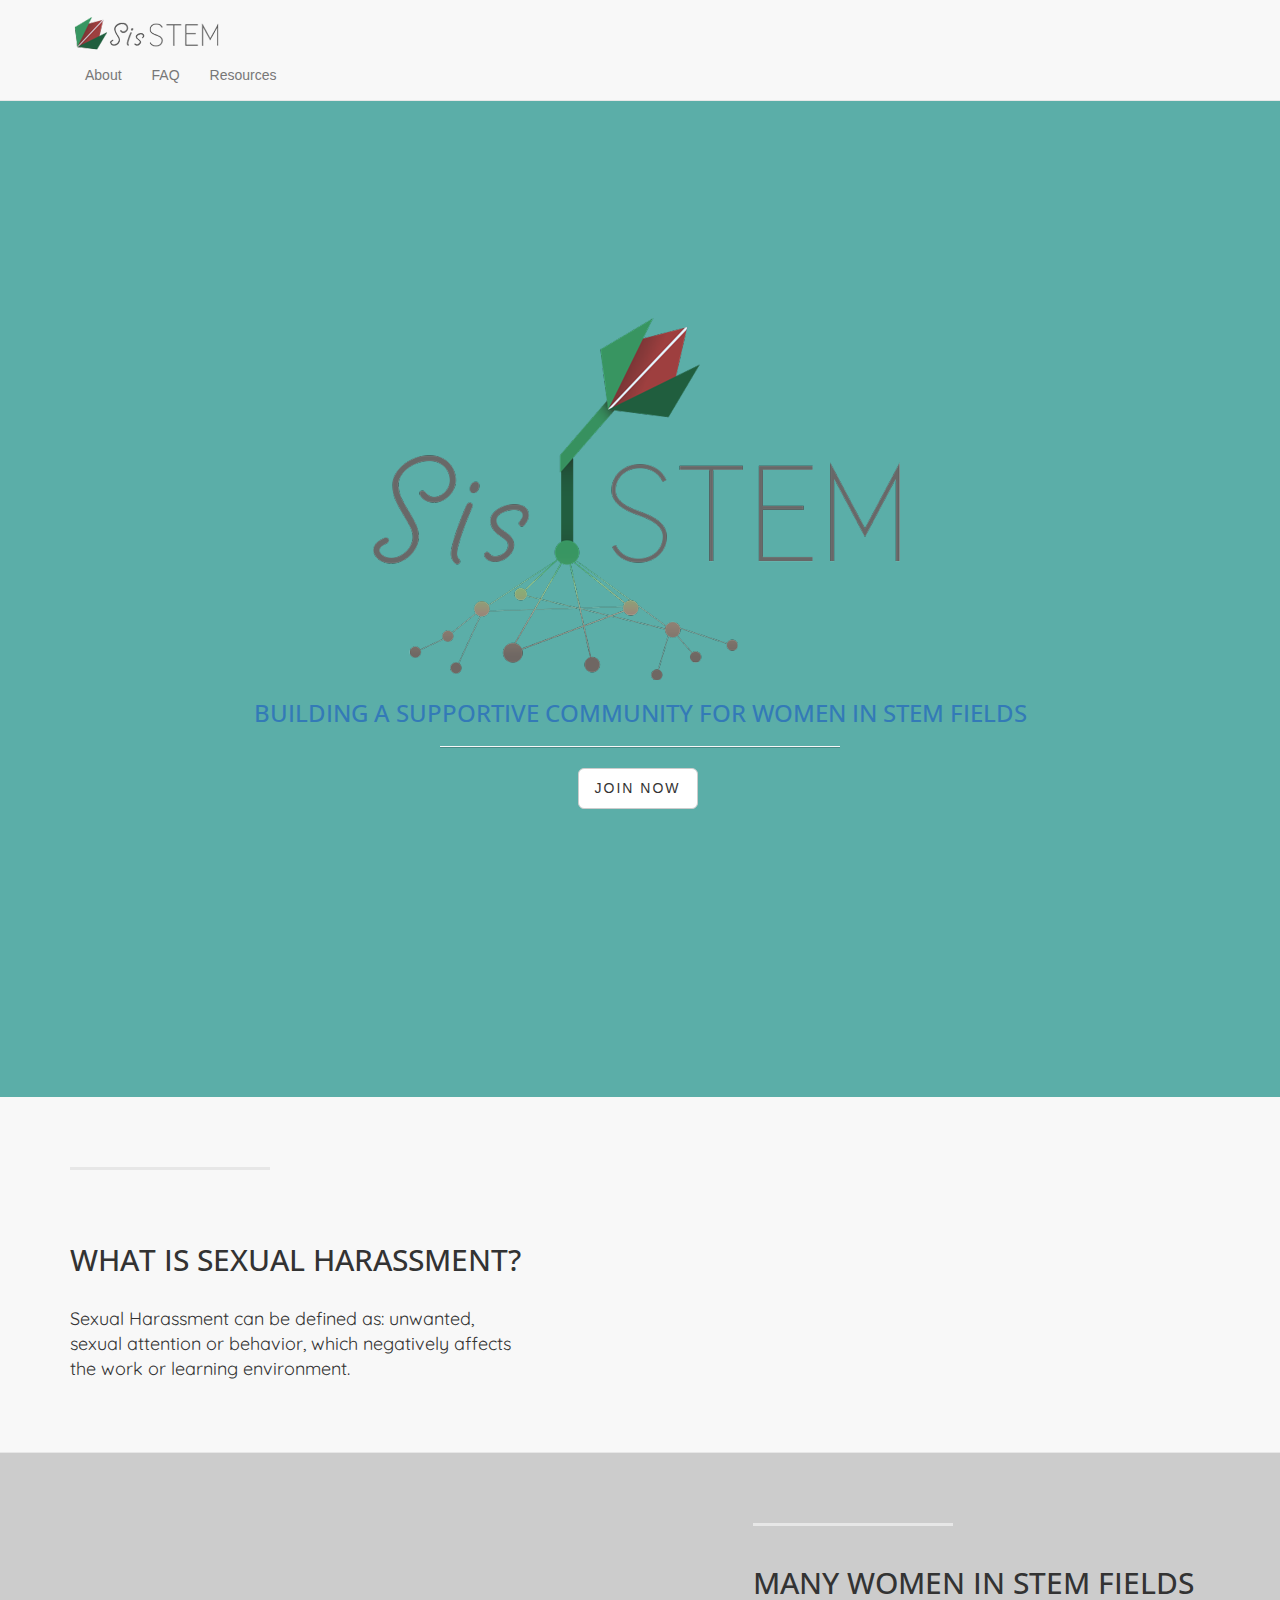
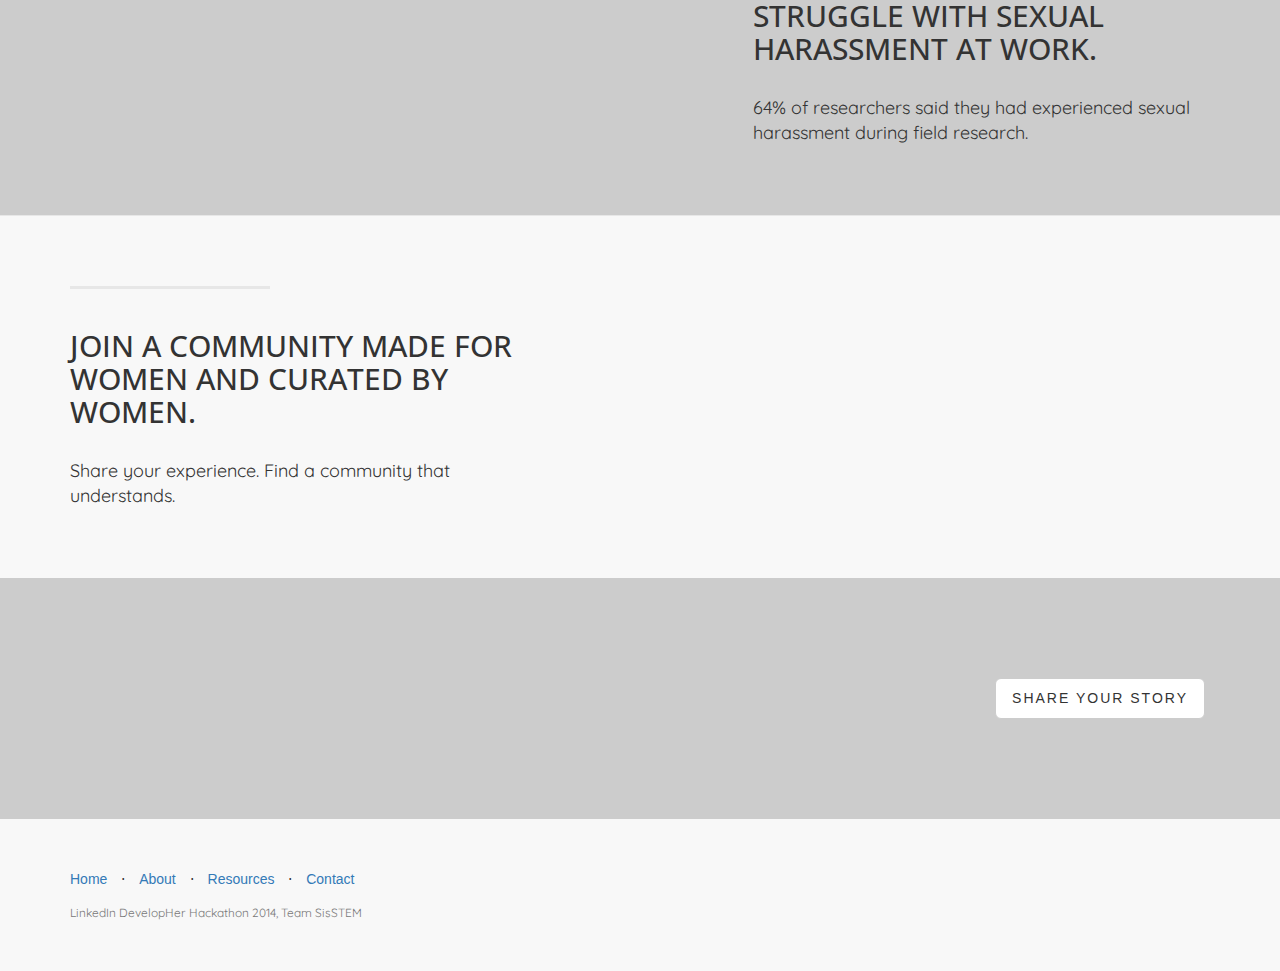
==== commit d4f5d204: "Merge branch 'master' of https://github.com/bettyleung/SisSTEM" ====
--- a/index.html
+++ b/index.html
@@ -1,6 +1,5 @@
+<<<<<<< HEAD
 <!DOCTYPE html>
-
-
 <!-- saved from url=(0042)file:///Users/fannychow/SisSTEM/index.html -->
 <html lang="en"><head><meta http-equiv="Content-Type" content="text/html; charset=UTF-8">
 
@@ -21,7 +20,10 @@
     <!-- Custom Fonts -->
     <link href="./Landing Page - Start Bootstrap Theme_files/font-awesome.min.css" rel="stylesheet" type="text/css">
     <link href="./Landing Page - Start Bootstrap Theme_files/css" rel="stylesheet" type="text/css">
+<<<<<<< HEAD
 	<link href='http://fonts.googleapis.com/css?family=Quicksand:300,400,700|Open+Sans+Condensed:300,300italic,700' rel='stylesheet' type='text/css' />
+=======
+>>>>>>> dae19892e3184ecfca20178c06486017daf60f2d
 
     <!-- HTML5 Shim and Respond.js IE8 support of HTML5 elements and media queries -->
     <!-- WARNING: Respond.js doesn't work if you view the page via file:// -->
@@ -51,13 +53,13 @@
             <div class="collapse navbar-collapse" id="bs-example-navbar-collapse-1">
                 <ul class="nav navbar-nav navbar-right">
                     <li>
-                        <a href="./index.html#content-c">About</a>
+                        <a href="./index.html#content-a">About</a>
                     </li>
                     <li>
-                        <a href="./index.html#content-d">Resources</a>
+                        <a href="./index.html#content-b">FAQ</a>
                     </li>
                     <li>
-                        <a href="./index.html#content-e">Contact</a>
+                        <a href="./index.html#content-c">Resources
                     </li>
                 </ul>
             </div>
@@ -79,14 +81,16 @@
                         <hr class="intro-divider">
                         <ul class="list-inline intro-social-buttons">
                             <li>
-                                <a href="DwnjTNuvVt/index.html" class="btn btn-default btn-lg"><i class="fa fa-twitter fa-fw"></i> <span class="network-name">Post</span></a>
+                                <a href="https://twitter.com/SBootstrap" class="btn btn-default btn-lg"><i class="fa fa-twitter fa-fw"></i> <span class="network-name">Join now</span></a>
                             </li>
+                            <!-- focus: 1 call to action button; deleting FAQ button
                             <li>
                                 <a href="https://github.com/IronSummitMedia/startbootstrap" class="btn btn-default btn-lg"><i class="fa fa-github fa-fw"></i> <span class="network-name">FAQ</span></a>
-                            </li>
+                            </li> -->
+                            <!-- focus: 1 call to action button; deleting Resources button
                             <li>
                                 <a href="./index.html#" class="btn btn-default btn-lg"><i class="fa fa-linkedin fa-fw"></i> <span class="network-name">Resources</span></a>
-                            </li>
+                            </li> -->
                         </ul>
                     </div>
                 </div>
@@ -131,7 +135,7 @@
                     <hr class="section-heading-spacer">
                     <div class="clearfix"></div>
                     <h2 class="section-heading">Many women in STEM fields struggle with sexual harassment at work.   <br></h2>
-                    <p class="lead">64% of researchers said they had experienced sexual harassment during field research. Add PLOS bar graph on left. upload onto server&gt; </p>
+                    <p class="lead">64% of researchers said they had experienced sexual harassment during field research. </p>
                 </div>
                 <div class="col-lg-5 col-sm-pull-6  col-sm-6">
                     <img class="img-responsive" src="./Landing Page - Start Bootstrap Theme_files/dog.png" alt="">
@@ -152,8 +156,8 @@
                 <div class="col-lg-5 col-sm-6">
                     <hr class="section-heading-spacer">
                     <div class="clearfix"></div>
-                    <h2 class="section-heading">SisSTEM provides a community made for women and curated by women.<br></h2>
-                    <p class="lead">Share your experience. Find a community that just understands.</p>
+                    <h2 class="section-heading">Join a community made for women and curated by women.<br></h2>
+                    <p class="lead">Share your experience. Find a community that understands.</p>
                 </div>
                 <div class="col-lg-5 col-lg-offset-2 col-sm-6">
                     <img class="img-responsive" src="./Landing Page - Start Bootstrap Theme_files/phones.png" alt="">
@@ -164,54 +168,7 @@
         <!-- /.container -->
 
     </div>
-    <!-- /.content-section-c ABOUT -->
-
-
-     <div class="content-section-d" id="content-d">
-
-        <div class="container">
-
-            <div class="row">
-                <div class="col-lg-5 col-sm-6">
-                    <hr class="section-heading-spacer">
-                    <div class="clearfix"></div>
-                    <h2 class="section-heading"><br>Please check out the following resources for more information regarding sexual harassment</h2>
-                    <p class="lead"><b> &#8984 </b> <a href="http://www.eeoc.gov/laws/types/sexual_harassment.cfm">U.s. Equal Employment Opportunity Commission</a></p>
-                    <p class="lead"><b> &#8984 </b><a href="http://www.nwlc.org/our-issues/employment/sexual-harassment-in-the-workplace">National Women's Law Center</a></p>
-                    <p class="lead"><b> &#8984 </b><a href="http://www.aauw.org/what-we-do/legal-resources/know-your-rights-at-work/workplace-sexual-harassment/">The American Association of University Women</a></p>
-                </div>
-                <div class="col-lg-5 col-lg-offset-2 col-sm-6">
-                    <img class="img-responsive" src="./Landing Page - Start Bootstrap Theme_files/ipad.png" alt="">
-                </div>
-            </div>
-
-        </div>
-        <!-- /.container -->
-
-    </div>
-    <!-- /.content-section-d RESOURCES-->
-
-     <div class="content-section-e" id="content-e">
-
-        <div class="container">
-
-            <div class="row">
-                <div class="col-lg-5 col-sm-6">
-                    <hr class="section-heading-spacer">
-                    <div class="clearfix"></div>
-                    <h2 class="section-heading"><br>Contact</h2>
-                    <p class="lead">For further inquiries and concerns, please email sisstem.info@gmail.com </p>
-                </div>
-                <div class="col-lg-5 col-lg-offset-2 col-sm-6">
-                    <img class="img-responsive" src="./Landing Page - Start Bootstrap Theme_files/ipad.png" alt="">
-                </div>
-            </div>
-
-        </div>
-        <!-- /.container -->
-
-    </div>
-    <!-- /.content-section-e CONTACT-->
+    <!-- /.content-section-a -->
 
     <div class="banner">
 
@@ -219,19 +176,25 @@
 
             <div class="row">
                 <div class="col-lg-6">
-                    <h2>Connect to SisSTEM today</h2>
+                    <!--focus on 1 call to action button
+                    <h2>Join the community</h2> -->
                 </div>
                 <div class="col-lg-6">
                     <ul class="list-inline banner-social-buttons">
-                        <li>
-                            <a href="https://twitter.com/SBootstrap" class="btn btn-default btn-lg"><i class="fa fa-twitter fa-fw"></i> <span class="network-name">post</span></a>
-                        </li>
+                     
+                        <li>
+                            <a href="https://twitter.com/SBootstrap" class="btn btn-default btn-lg"><i class="fa fa-twitter fa-fw"></i> <span class="network-name">Share your story</span></a>
+                        </li> 
+                        <!-- delete extra buttons; focus on call to action button
                         <li>
                             <a href="https://github.com/IronSummitMedia/startbootstrap" class="btn btn-default btn-lg"><i class="fa fa-github fa-fw"></i> <span class="network-name">FAQ</span></a>
                         </li>
+                    -->
+                       <!--< don't need extra buttons; focus on call to action button
                         <li>
                             <a href="./index.html#" class="btn btn-default btn-lg"><i class="fa fa-linkedin fa-fw"></i> <span class="network-name">Resources</span></a>
                         </li>
+                        -->
                     </ul>
                 </div>
             </div>
@@ -264,7 +227,7 @@
                             <a href="./index.html#contact">Contact</a>
                         </li>
                     </ul>
-                    <p class="copyright text-muted small">LinkedIn Developher 2014, Team SisSTEM</p>
+                    <p class="copyright text-muted small">LinkedIn DevelopHer Hackathon 2014, Team SisSTEM</p>
                 </div>
             </div>
         </div>
@@ -281,4 +244,3 @@
 
 
 </body></html>
->>>>>>> b10e0bdd759000f7740b061dec68f30061797af1
--- a/css/landing-page.css
+++ b/css/landing-page.css
@@ -74,12 +74,14 @@
 
     ul.intro-social-buttons > li {
         display: block;
-        margin-bottom: 20px;
+        </**testing size of button**/>
+        margin-bottom: 30px;
         padding: 0;
     }
 
     ul.intro-social-buttons > li:last-child {
         margin-bottom: 0;
+        width: 800px; height : 60px;
     }
 
     .intro-divider {
@@ -92,6 +94,7 @@
     font-size: 14px;
     font-weight: 400;
     letter-spacing: 2px;
+    position: relative;
 }
 
 .content-section-a {
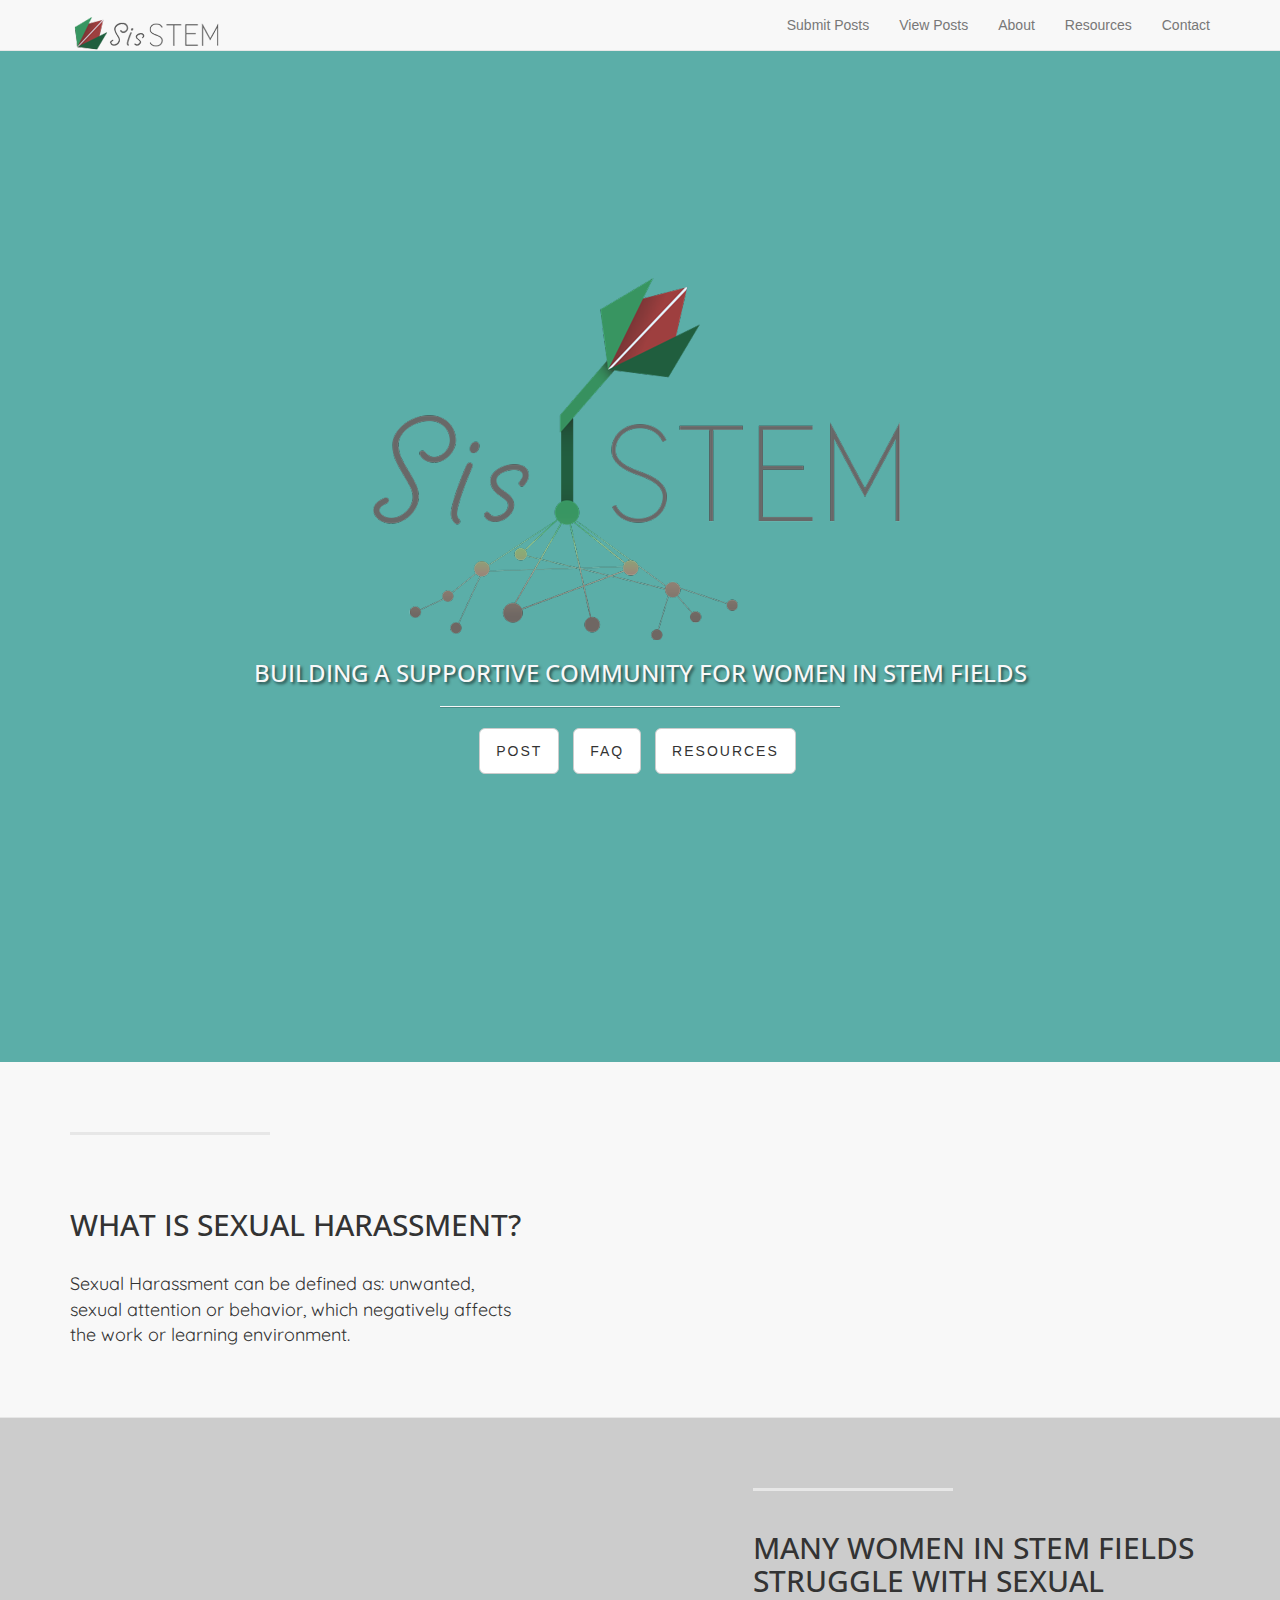
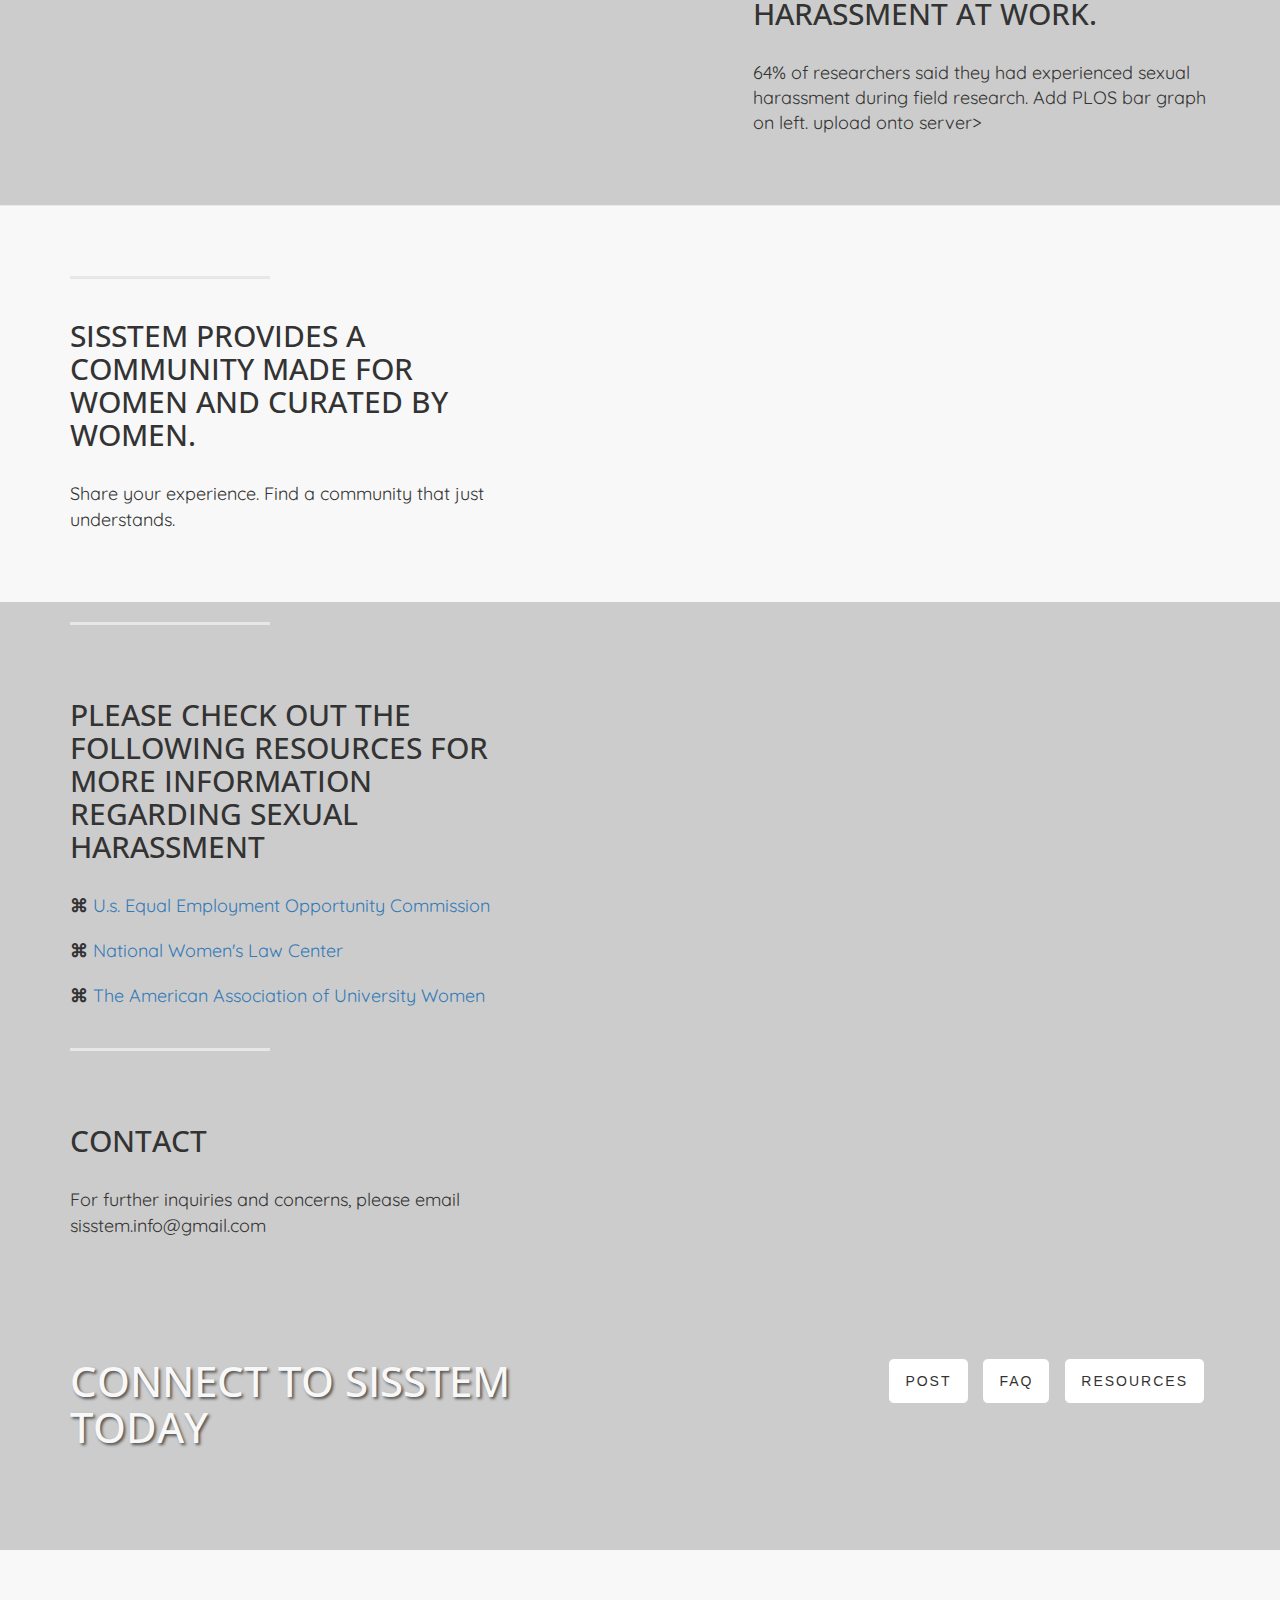
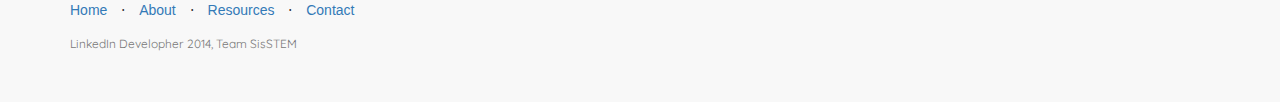
==== commit c33082cb: "corrected the btns" ====
--- a/index.html
+++ b/index.html
@@ -1,5 +1,6 @@
-<<<<<<< HEAD
 <!DOCTYPE html>
+
+
 <!-- saved from url=(0042)file:///Users/fannychow/SisSTEM/index.html -->
 <html lang="en"><head><meta http-equiv="Content-Type" content="text/html; charset=UTF-8">
 
@@ -20,10 +21,9 @@
     <!-- Custom Fonts -->
     <link href="./Landing Page - Start Bootstrap Theme_files/font-awesome.min.css" rel="stylesheet" type="text/css">
     <link href="./Landing Page - Start Bootstrap Theme_files/css" rel="stylesheet" type="text/css">
-<<<<<<< HEAD
+
 	<link href='http://fonts.googleapis.com/css?family=Quicksand:300,400,700|Open+Sans+Condensed:300,300italic,700' rel='stylesheet' type='text/css' />
-=======
->>>>>>> dae19892e3184ecfca20178c06486017daf60f2d
+
 
     <!-- HTML5 Shim and Respond.js IE8 support of HTML5 elements and media queries -->
     <!-- WARNING: Respond.js doesn't work if you view the page via file:// -->
@@ -48,18 +48,24 @@
                     <span class="icon-bar"></span>
                 </button>
                 <a class="navbar-brand" href="./submit.html#"><img src="images/logo-text.png" /></a>
-            </ div>
+            </div>
             <!-- Collect the nav links, forms, and other content for toggling -->
             <div class="collapse navbar-collapse" id="bs-example-navbar-collapse-1">
                 <ul class="nav navbar-nav navbar-right">
                     <li>
-                        <a href="./index.html#content-a">About</a>
-                    </li>
-                    <li>
-                        <a href="./index.html#content-b">FAQ</a>
-                    </li>
-                    <li>
-                        <a href="./index.html#content-c">Resources
+                        <a href="./submit.html">Submit Posts</a>
+                    </li>
+                     <li>
+                        <a href="DwnjTNuvVt/index.html">View Posts</a>
+                    </li>
+                    <li>
+                        <a href="./index.html#content-c">About</a>
+                    </li>
+                    <li>
+                        <a href="./index.html#content-d">Resources</a>
+                    </li>
+                    <li>
+                        <a href="./index.html#content-e">Contact</a>
                     </li>
                 </ul>
             </div>
@@ -81,16 +87,14 @@
                         <hr class="intro-divider">
                         <ul class="list-inline intro-social-buttons">
                             <li>
-                                <a href="https://twitter.com/SBootstrap" class="btn btn-default btn-lg"><i class="fa fa-twitter fa-fw"></i> <span class="network-name">Join now</span></a>
+                                <a href="submit.html" class="btn btn-default btn-lg"><i class="fa fa-twitter fa-fw"></i> <span class="network-name">Post</span></a>
                             </li>
-                            <!-- focus: 1 call to action button; deleting FAQ button
                             <li>
-                                <a href="https://github.com/IronSummitMedia/startbootstrap" class="btn btn-default btn-lg"><i class="fa fa-github fa-fw"></i> <span class="network-name">FAQ</span></a>
-                            </li> -->
-                            <!-- focus: 1 call to action button; deleting Resources button
+                                <a href="index.html#content-c" class="btn btn-default btn-lg"><i class="fa fa-github fa-fw"></i> <span class="network-name">FAQ</span></a>
+                            </li>
                             <li>
-                                <a href="./index.html#" class="btn btn-default btn-lg"><i class="fa fa-linkedin fa-fw"></i> <span class="network-name">Resources</span></a>
-                            </li> -->
+                                <a href="index.html#content-d" class="btn btn-default btn-lg"><i class="fa fa-linkedin fa-fw"></i> <span class="network-name">Resources</span></a>
+                            </li>
                         </ul>
                     </div>
                 </div>
@@ -135,7 +139,7 @@
                     <hr class="section-heading-spacer">
                     <div class="clearfix"></div>
                     <h2 class="section-heading">Many women in STEM fields struggle with sexual harassment at work.   <br></h2>
-                    <p class="lead">64% of researchers said they had experienced sexual harassment during field research. </p>
+                    <p class="lead">64% of researchers said they had experienced sexual harassment during field research. Add PLOS bar graph on left. upload onto server&gt; </p>
                 </div>
                 <div class="col-lg-5 col-sm-pull-6  col-sm-6">
                     <img class="img-responsive" src="./Landing Page - Start Bootstrap Theme_files/dog.png" alt="">
@@ -156,8 +160,8 @@
                 <div class="col-lg-5 col-sm-6">
                     <hr class="section-heading-spacer">
                     <div class="clearfix"></div>
-                    <h2 class="section-heading">Join a community made for women and curated by women.<br></h2>
-                    <p class="lead">Share your experience. Find a community that understands.</p>
+                    <h2 class="section-heading">SisSTEM provides a community made for women and curated by women.<br></h2>
+                    <p class="lead">Share your experience. Find a community that just understands.</p>
                 </div>
                 <div class="col-lg-5 col-lg-offset-2 col-sm-6">
                     <img class="img-responsive" src="./Landing Page - Start Bootstrap Theme_files/phones.png" alt="">
@@ -168,7 +172,54 @@
         <!-- /.container -->
 
     </div>
-    <!-- /.content-section-a -->
+    <!-- /.content-section-c ABOUT -->
+
+
+     <div class="content-section-d" id="content-d">
+
+        <div class="container">
+
+            <div class="row">
+                <div class="col-lg-5 col-sm-6">
+                    <hr class="section-heading-spacer">
+                    <div class="clearfix"></div>
+                    <h2 class="section-heading"><br>Please check out the following resources for more information regarding sexual harassment</h2>
+                    <p class="lead"><b> &#8984 </b> <a href="http://www.eeoc.gov/laws/types/sexual_harassment.cfm">U.s. Equal Employment Opportunity Commission</a></p>
+                    <p class="lead"><b> &#8984 </b><a href="http://www.nwlc.org/our-issues/employment/sexual-harassment-in-the-workplace">National Women's Law Center</a></p>
+                    <p class="lead"><b> &#8984 </b><a href="http://www.aauw.org/what-we-do/legal-resources/know-your-rights-at-work/workplace-sexual-harassment/">The American Association of University Women</a></p>
+                </div>
+                <div class="col-lg-5 col-lg-offset-2 col-sm-6">
+                    <img class="img-responsive" src="./Landing Page - Start Bootstrap Theme_files/ipad.png" alt="">
+                </div>
+            </div>
+
+        </div>
+        <!-- /.container -->
+
+    </div>
+    <!-- /.content-section-d RESOURCES-->
+
+     <div class="content-section-e" id="content-e">
+
+        <div class="container">
+
+            <div class="row">
+                <div class="col-lg-5 col-sm-6">
+                    <hr class="section-heading-spacer">
+                    <div class="clearfix"></div>
+                    <h2 class="section-heading"><br>Contact</h2>
+                    <p class="lead">For further inquiries and concerns, please email sisstem.info@gmail.com </p>
+                </div>
+                <div class="col-lg-5 col-lg-offset-2 col-sm-6">
+                    <img class="img-responsive" src="./Landing Page - Start Bootstrap Theme_files/ipad.png" alt="">
+                </div>
+            </div>
+
+        </div>
+        <!-- /.container -->
+
+    </div>
+    <!-- /.content-section-e CONTACT-->
 
     <div class="banner">
 
@@ -176,25 +227,19 @@
 
             <div class="row">
                 <div class="col-lg-6">
-                    <!--focus on 1 call to action button
-                    <h2>Join the community</h2> -->
+                    <h2>Connect to SisSTEM today</h2>
                 </div>
                 <div class="col-lg-6">
                     <ul class="list-inline banner-social-buttons">
-                     
-                        <li>
-                            <a href="https://twitter.com/SBootstrap" class="btn btn-default btn-lg"><i class="fa fa-twitter fa-fw"></i> <span class="network-name">Share your story</span></a>
-                        </li> 
-                        <!-- delete extra buttons; focus on call to action button
+                        <li>
+                            <a href="https://twitter.com/SBootstrap" class="btn btn-default btn-lg"><i class="fa fa-twitter fa-fw"></i> <span class="network-name">post</span></a>
+                        </li>
                         <li>
                             <a href="https://github.com/IronSummitMedia/startbootstrap" class="btn btn-default btn-lg"><i class="fa fa-github fa-fw"></i> <span class="network-name">FAQ</span></a>
                         </li>
-                    -->
-                       <!--< don't need extra buttons; focus on call to action button
                         <li>
                             <a href="./index.html#" class="btn btn-default btn-lg"><i class="fa fa-linkedin fa-fw"></i> <span class="network-name">Resources</span></a>
                         </li>
-                        -->
                     </ul>
                 </div>
             </div>
@@ -227,7 +272,7 @@
                             <a href="./index.html#contact">Contact</a>
                         </li>
                     </ul>
-                    <p class="copyright text-muted small">LinkedIn DevelopHer Hackathon 2014, Team SisSTEM</p>
+                    <p class="copyright text-muted small">LinkedIn Developher 2014, Team SisSTEM</p>
                 </div>
             </div>
         </div>
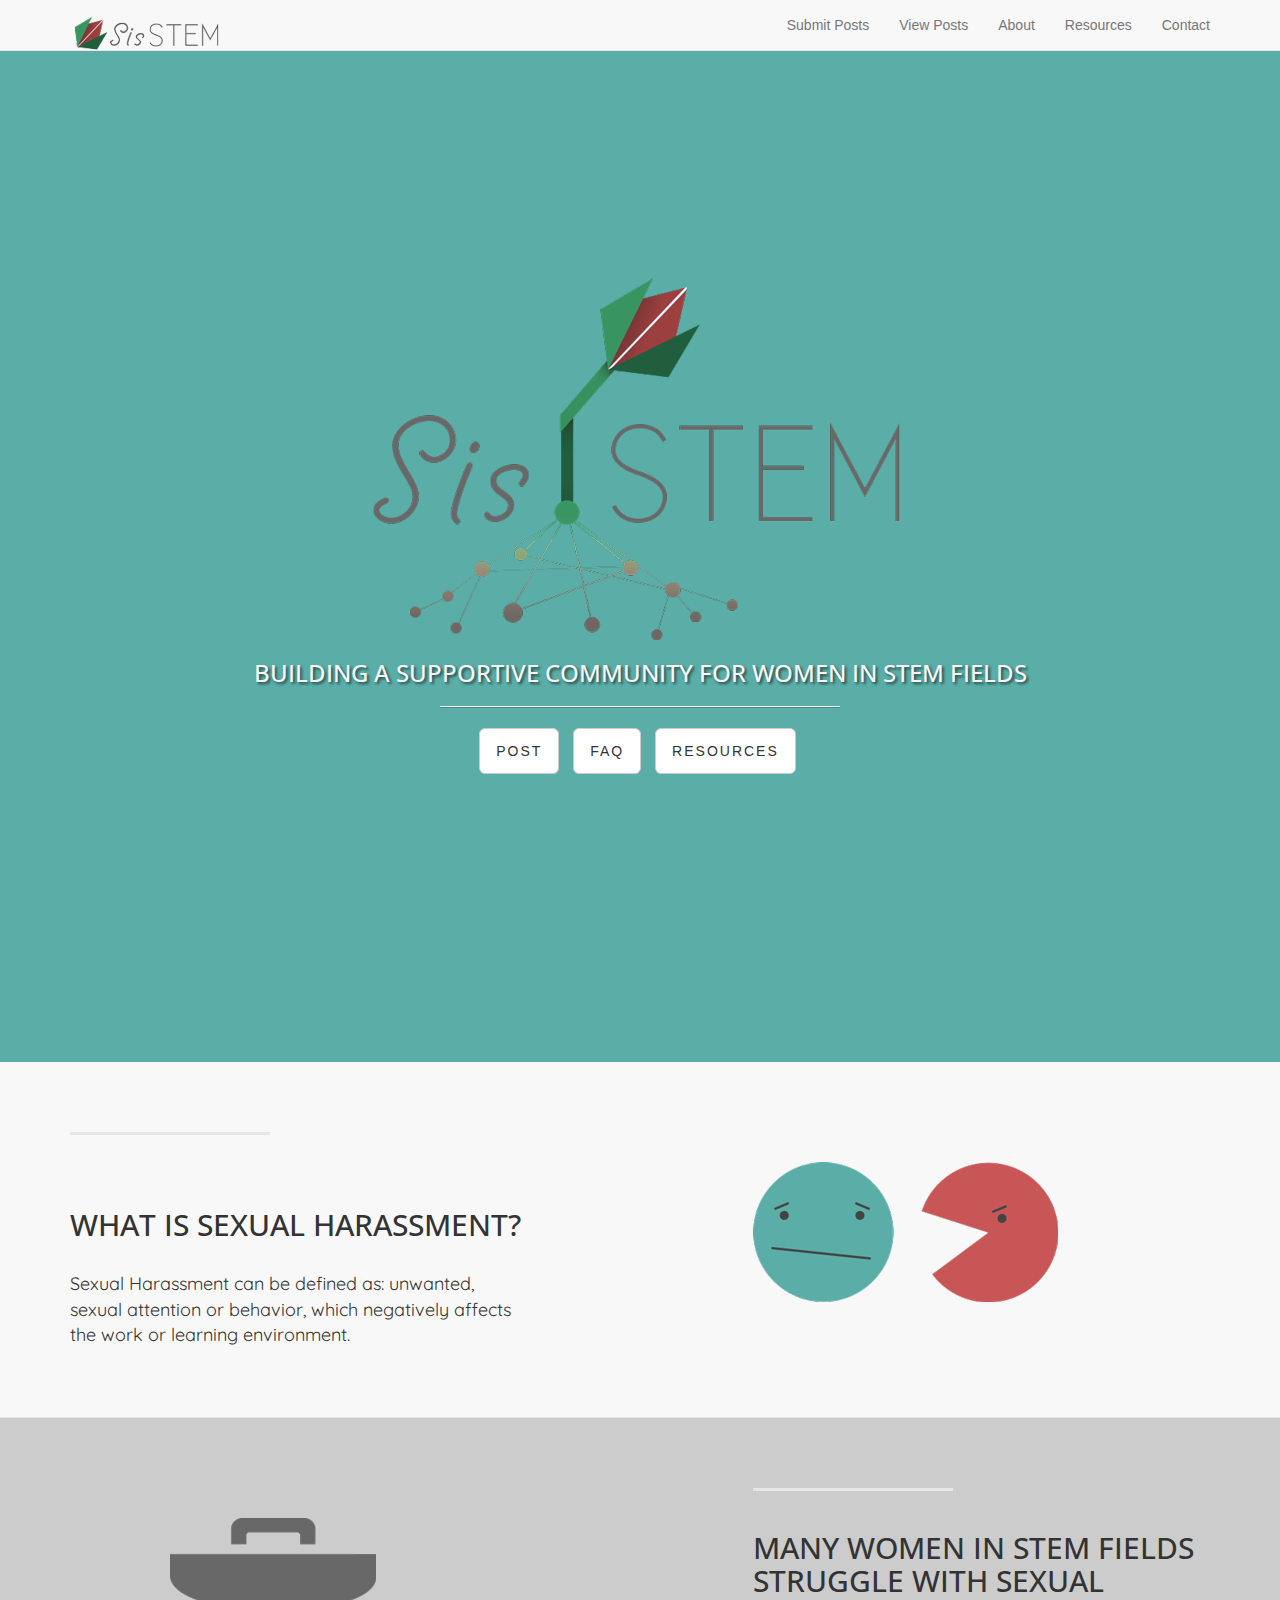
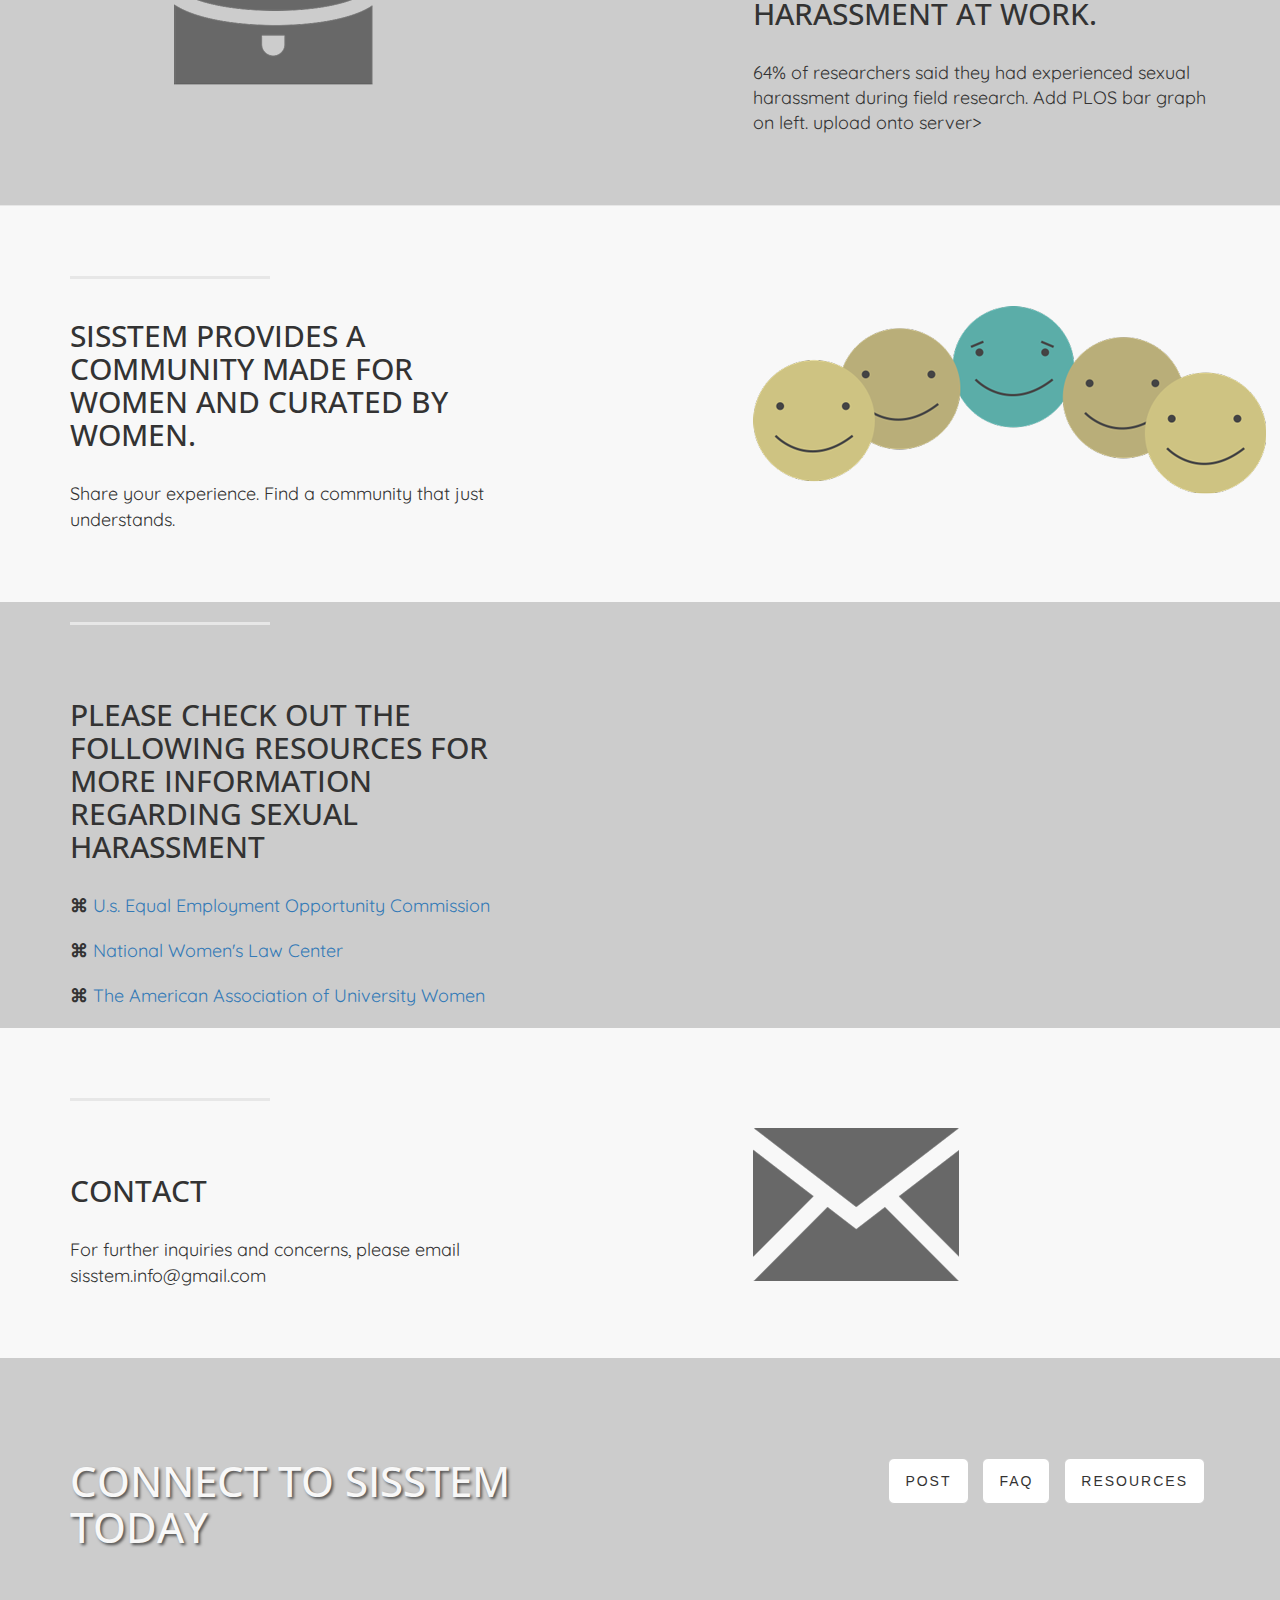
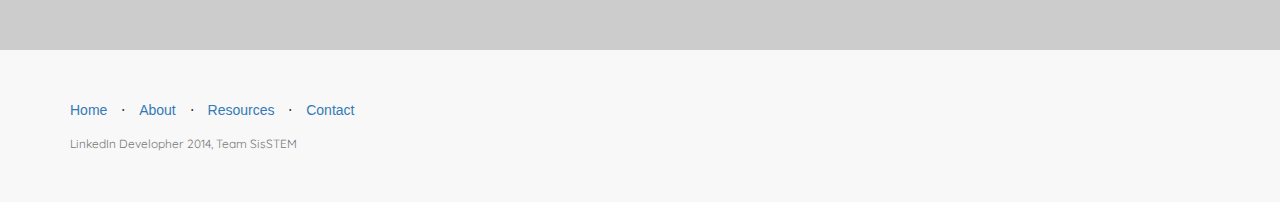
==== commit f154c7fe: "UPDATED INDEX.HTML IMAGES AND SUCH" ====
--- a/index.html
+++ b/index.html
@@ -120,7 +120,7 @@
                     <p class="lead">Sexual Harassment can be defined as: unwanted, sexual attention or behavior, which negatively affects the work or learning environment. </p>
                 </div>
                 <div class="col-lg-5 col-lg-offset-2 col-sm-6">
-                    <img class="img-responsive" src="./Landing Page - Start Bootstrap Theme_files/ipad.png" alt="">
+                    <img class="index-img" src="images/harrassment.png" />
                 </div>
             </div>
 
@@ -142,7 +142,7 @@
                     <p class="lead">64% of researchers said they had experienced sexual harassment during field research. Add PLOS bar graph on left. upload onto server&gt; </p>
                 </div>
                 <div class="col-lg-5 col-sm-pull-6  col-sm-6">
-                    <img class="img-responsive" src="./Landing Page - Start Bootstrap Theme_files/dog.png" alt="">
+                    <img class="index-img" style="padding-left:100px;" src="images/work.png" />
                 </div>
             </div>
 
@@ -164,7 +164,7 @@
                     <p class="lead">Share your experience. Find a community that just understands.</p>
                 </div>
                 <div class="col-lg-5 col-lg-offset-2 col-sm-6">
-                    <img class="img-responsive" src="./Landing Page - Start Bootstrap Theme_files/phones.png" alt="">
+                    <img class="index-img" src="images/community.png" />
                 </div>
             </div>
 
@@ -189,7 +189,6 @@
                     <p class="lead"><b> &#8984 </b><a href="http://www.aauw.org/what-we-do/legal-resources/know-your-rights-at-work/workplace-sexual-harassment/">The American Association of University Women</a></p>
                 </div>
                 <div class="col-lg-5 col-lg-offset-2 col-sm-6">
-                    <img class="img-responsive" src="./Landing Page - Start Bootstrap Theme_files/ipad.png" alt="">
                 </div>
             </div>
 
@@ -211,7 +210,7 @@
                     <p class="lead">For further inquiries and concerns, please email sisstem.info@gmail.com </p>
                 </div>
                 <div class="col-lg-5 col-lg-offset-2 col-sm-6">
-                    <img class="img-responsive" src="./Landing Page - Start Bootstrap Theme_files/ipad.png" alt="">
+				<img class="index-img" src="images/contact.png" />
                 </div>
             </div>
 
--- a/css/landing-page.css
+++ b/css/landing-page.css
@@ -97,7 +97,7 @@
     position: relative;
 }
 
-.content-section-a {
+.content-section-a,.content-section-e {
     padding: 50px 0;
     background-color: #f8f8f8;
 }
@@ -111,6 +111,7 @@
     padding: 50px 0;
     background-color: #f8f8f8;
 }
+
 .section-heading {
     margin-bottom: 30px;
 }
@@ -141,6 +142,10 @@
 .banner-social-buttons {
     float: right;
     margin-top: 0;
+}
+
+.index-img{
+	padding-top:50px;
 }
 
 @media(max-width:1199px) {
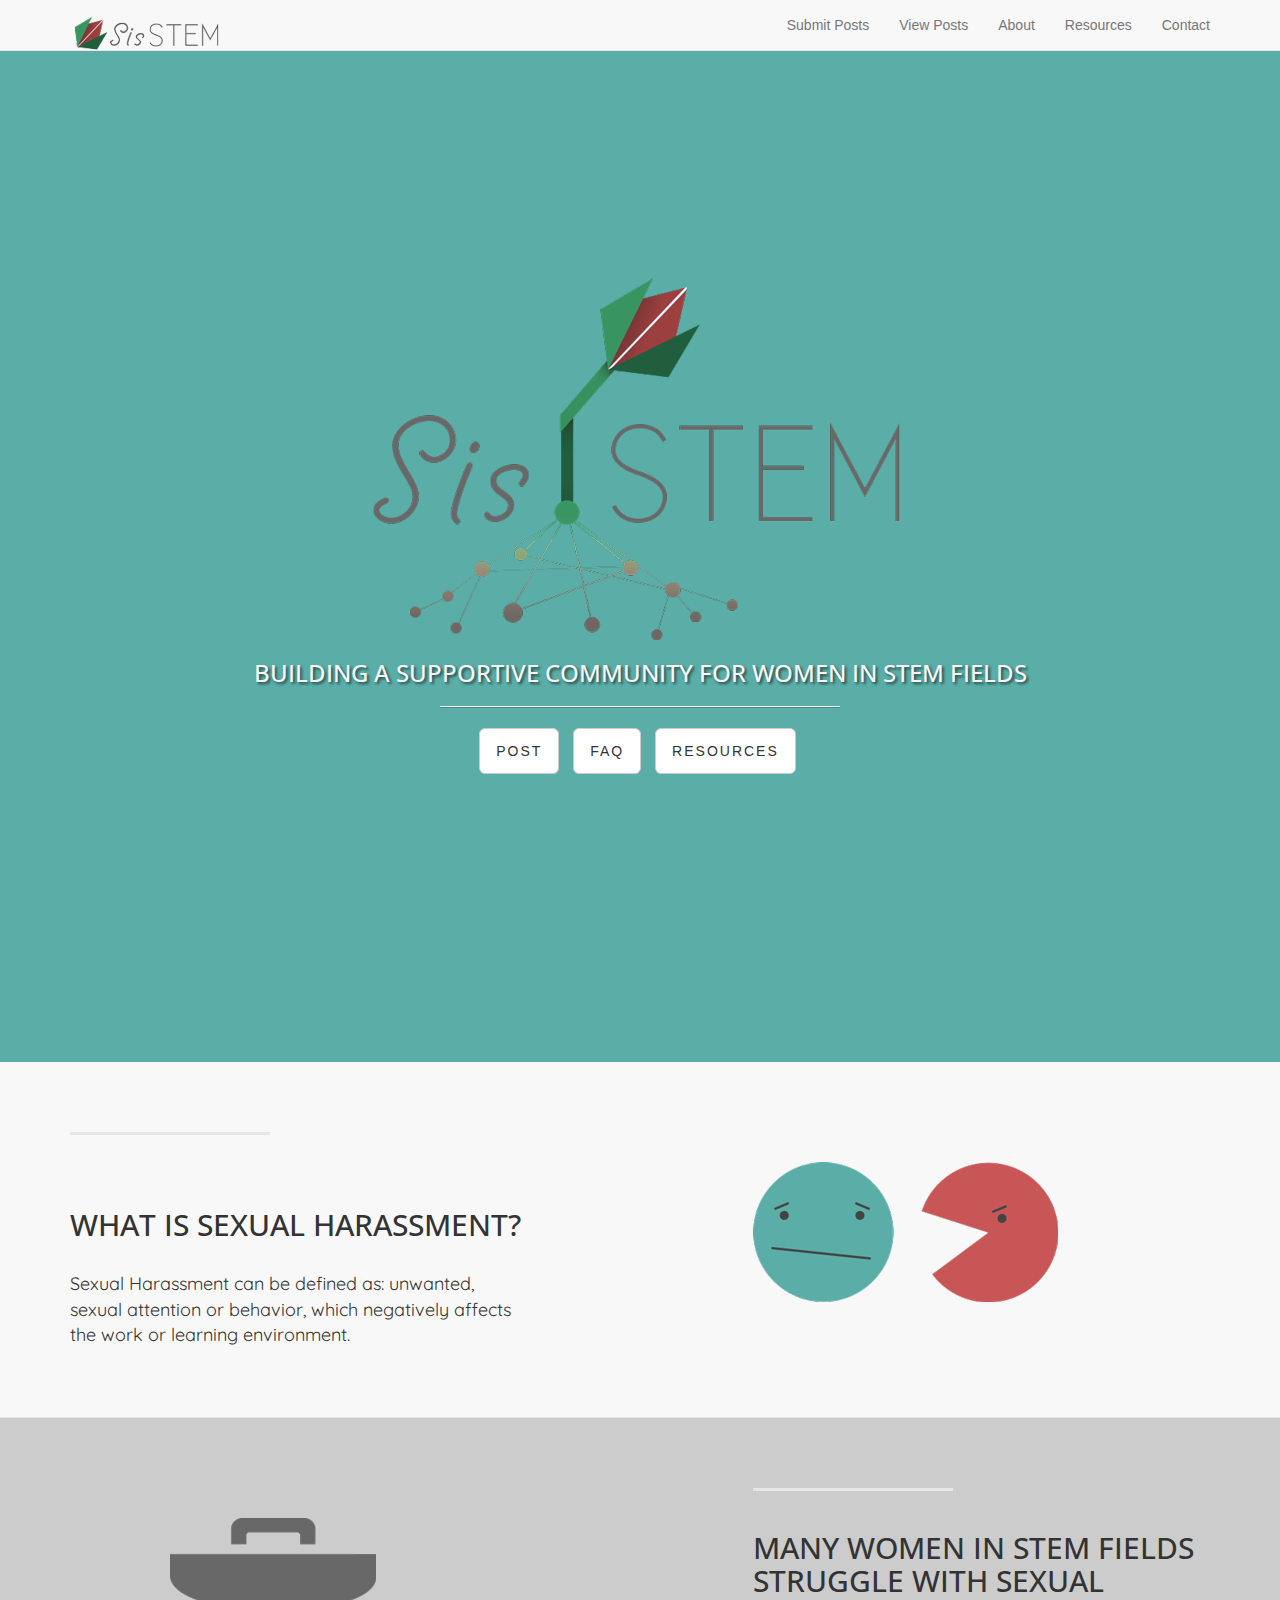
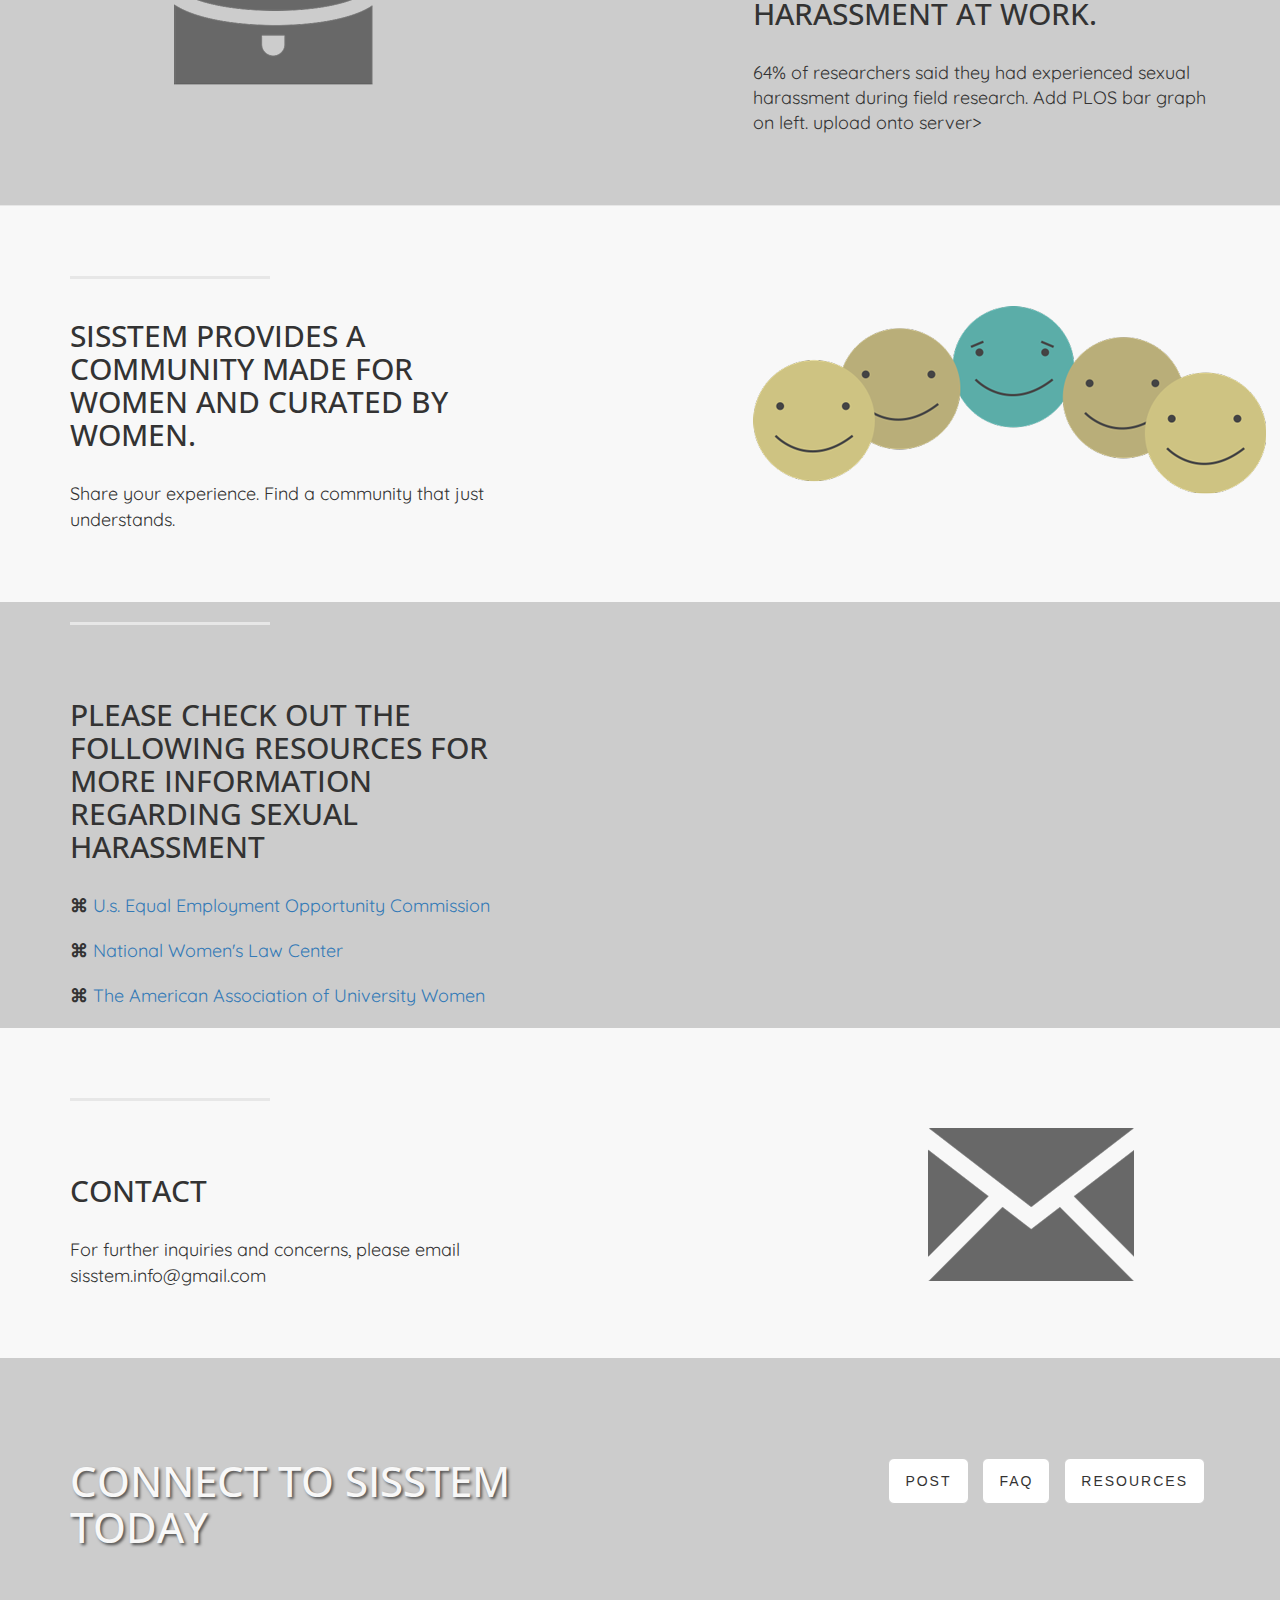
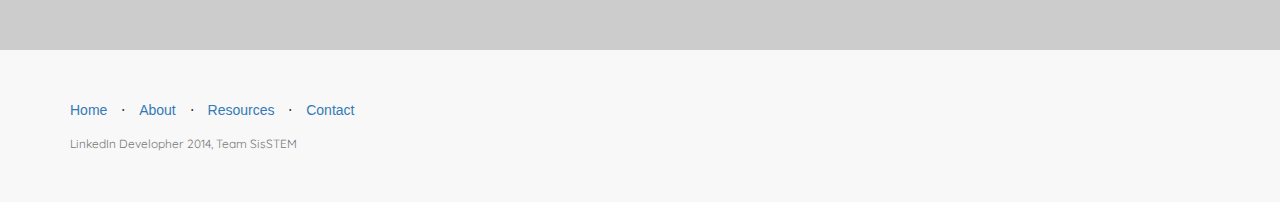
==== commit c9ac65e4: "Merge branch 'master' of https://github.com/bettyleung/SisSTEM" ====
--- a/index.html
+++ b/index.html
@@ -47,7 +47,7 @@
                     <span class="icon-bar"></span>
                     <span class="icon-bar"></span>
                 </button>
-                <a class="navbar-brand" href="./submit.html#"><img src="images/logo-text.png" /></a>
+                <a class="navbar-brand" href="./index.html#"><img src="images/logo-text.png" /></a>
             </div>
             <!-- Collect the nav links, forms, and other content for toggling -->
             <div class="collapse navbar-collapse" id="bs-example-navbar-collapse-1">
@@ -210,7 +210,7 @@
                     <p class="lead">For further inquiries and concerns, please email sisstem.info@gmail.com </p>
                 </div>
                 <div class="col-lg-5 col-lg-offset-2 col-sm-6">
-				<img class="index-img" src="images/contact.png" />
+				<img class="index-img" style="padding-left:175px" src="images/contact.png" />
                 </div>
             </div>
 
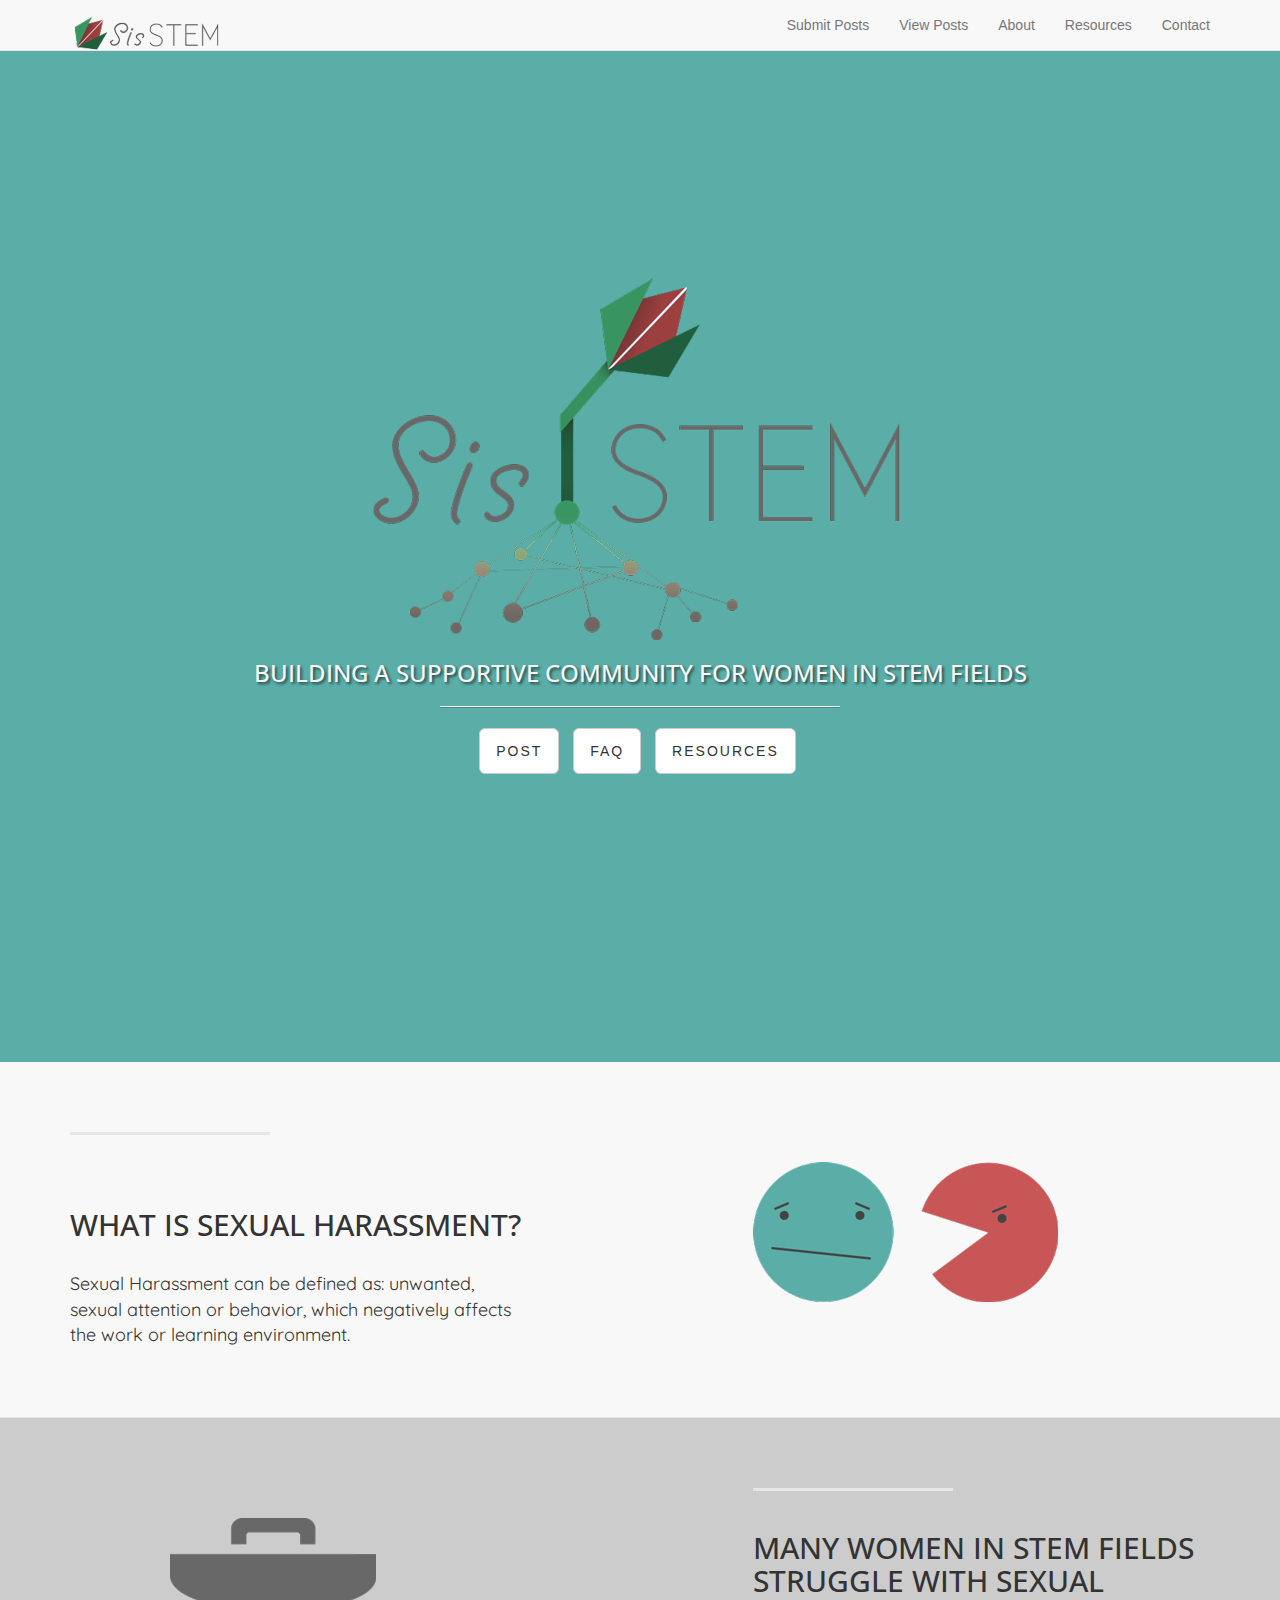
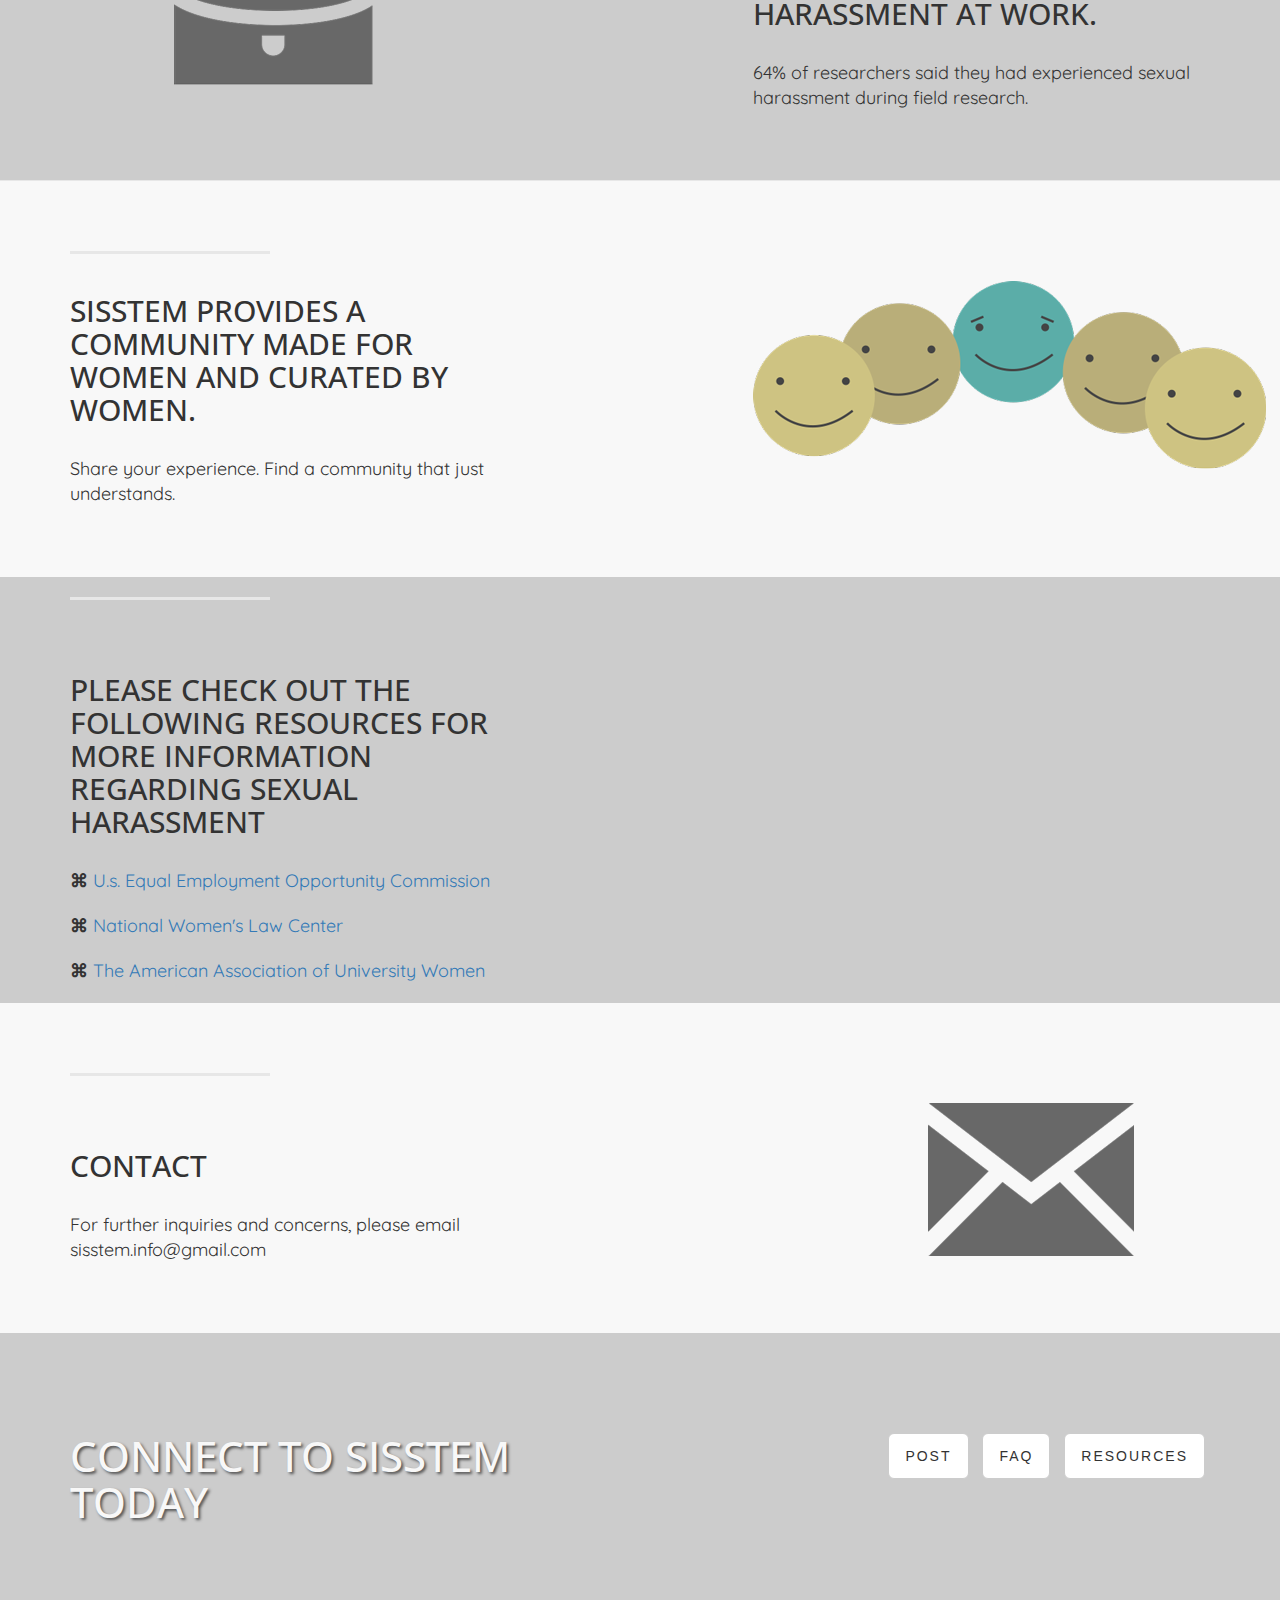
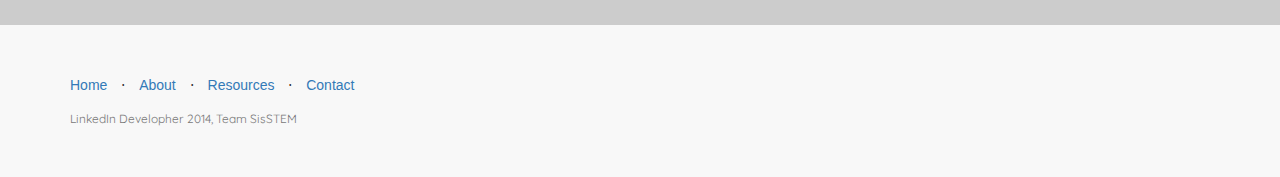
==== commit 8dfbcf7a: "adding content to view post" ====
--- a/index.html
+++ b/index.html
@@ -139,7 +139,7 @@
                     <hr class="section-heading-spacer">
                     <div class="clearfix"></div>
                     <h2 class="section-heading">Many women in STEM fields struggle with sexual harassment at work.   <br></h2>
-                    <p class="lead">64% of researchers said they had experienced sexual harassment during field research. Add PLOS bar graph on left. upload onto server&gt; </p>
+                    <p class="lead">64% of researchers said they had experienced sexual harassment during field research.  </p>
                 </div>
                 <div class="col-lg-5 col-sm-pull-6  col-sm-6">
                     <img class="index-img" style="padding-left:100px;" src="images/work.png" />
